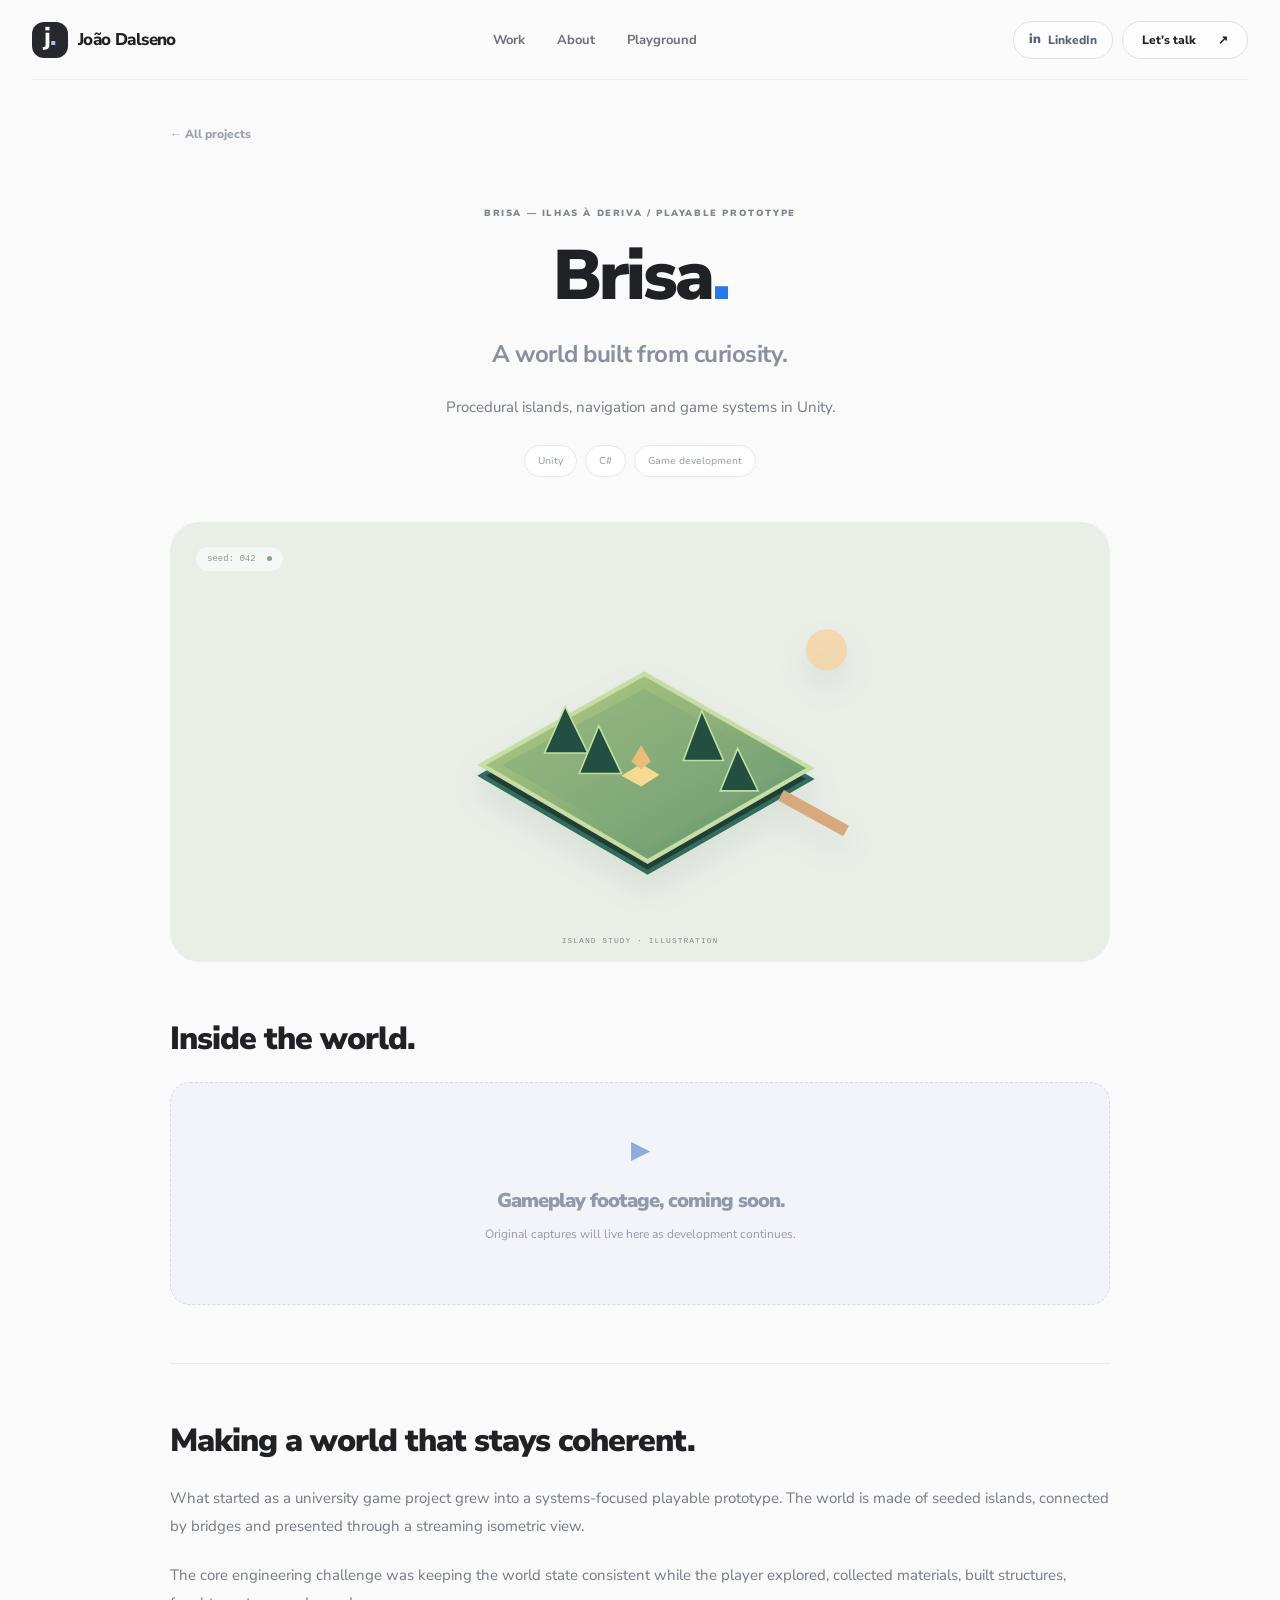
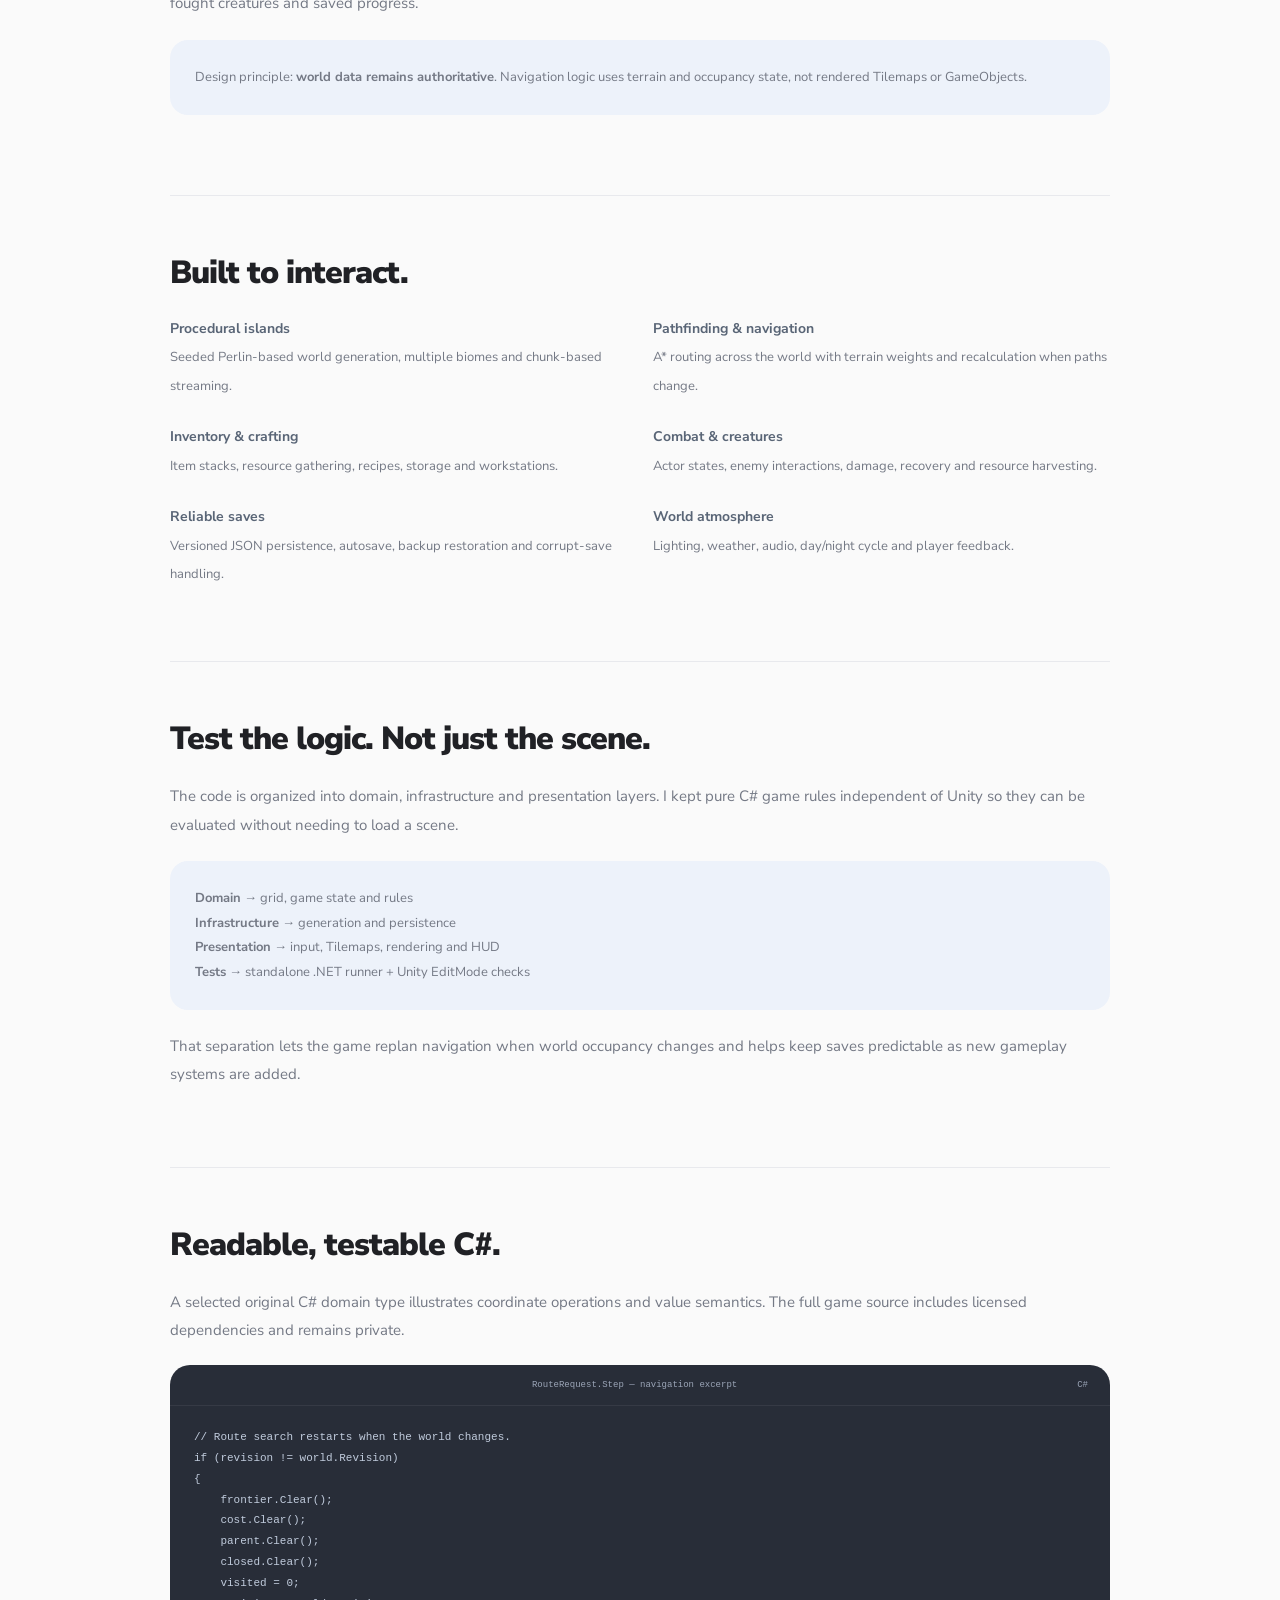
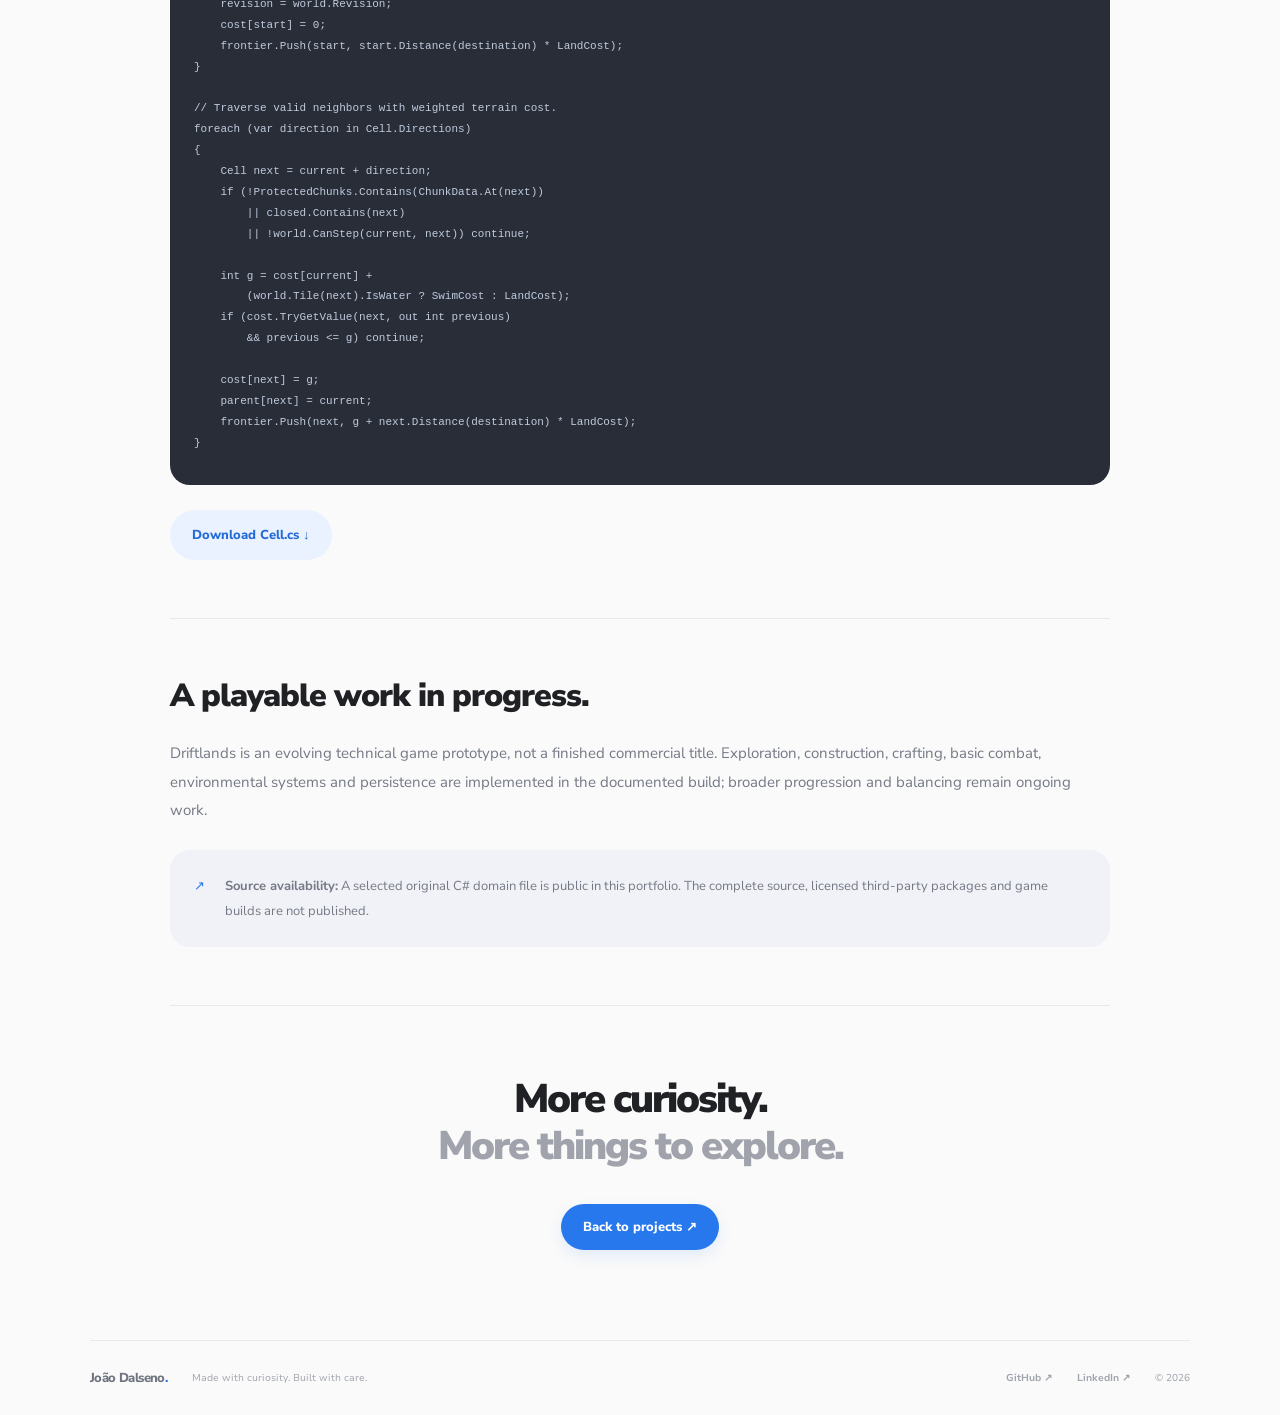
==== projects/driftlands.html @ 8779621d "feat: publish developer portfolio for GitHub Pages" ====
<!DOCTYPE html>
<html lang="en"><head><meta charset="utf-8"/><meta content="width=device-width,initial-scale=1" name="viewport"/><title>Brisa — João Dalseno</title><meta content="Procedural islands, navigation and game systems in Unity." name="description"/><meta content="#fafafa" name="theme-color"/><meta content="Brisa — João Dalseno" property="og:title"/><meta content="Procedural islands, navigation and game systems in Unity." property="og:description"/><link href="https://joaovd.github.io/projects/driftlands.html" rel="canonical"/><link href="/assets/favicon.svg" rel="icon" type="image/svg+xml"/><link href="https://fonts.googleapis.com" rel="preconnect"/><link crossorigin="" href="https://fonts.gstatic.com" rel="preconnect"/><link href="https://fonts.googleapis.com/css2?family=Nunito+Sans:wght@400;500;600;700;800;900&amp;display=swap" rel="stylesheet"/><link href="/assets/css/styles.css" rel="stylesheet"/><script defer="" src="/assets/js/main.js"></script></head><body><a class="skip" href="#main">Skip to content</a><header class="nav"><a aria-label="João Dalseno home" class="brand" href="/"><span class="brand-icon">j<span>.</span></span><span>João Dalseno</span></a><nav aria-label="Main navigation"><a href="/#work">Work</a><a href="/#about">About</a><a href="/#playground">Playground</a></nav><div class="nav-actions"><a aria-label="View João Dalseno on LinkedIn (opens in a new tab)" class="nav-linkedin" href="https://www.linkedin.com/in/jo%C3%A3o-vitor-rodrigues-dalseno-0a188417a/" rel="noopener noreferrer" target="_blank"><span aria-hidden="true" class="linkedin-icon">in</span><span class="linkedin-label">LinkedIn</span></a><a class="nav-contact" href="mailto:joaovitordalseno@gmail.com">Let’s talk <span>↗</span></a></div></header><main class="case-main wrap" id="main"><a class="back-link" href="/#work">← All projects</a><section class="case-heading"><p class="eyebrow">BRISA — ILHAS À DERIVA / PLAYABLE PROTOTYPE</p><h1>Brisa<span class="blue">.</span></h1><p class="case-tagline">A world built from curiosity.</p><p class="case-description">Procedural islands, navigation and game systems in Unity.</p><div class="case-stack"><span>Unity</span><span>C#</span><span>Game development</span></div></section><div class="case-cover driftlands"><div class="project-visual"><div class="island-visual"><svg aria-hidden="true" class="driftlands-scene" focusable="false" viewbox="0 0 520 285"><defs><lineargradient id="waterbig" x1="0" x2="1" y1="0" y2="1"><stop stop-color="#163a4a"></stop><stop offset="1" stop-color="#10202f"></stop></lineargradient><lineargradient id="grassbig" x1="0" x2="1" y1="0" y2="1"><stop stop-color="#b8cf83"></stop><stop offset="1" stop-color="#5c906e"></stop></lineargradient></defs><path d="M0 0H520V285H0Z" fill="url(#waterbig)"></path><g transform="translate(90,52)"><path d="M24 122 174 38 327 125 177 211Z" fill="#203e35" stroke="#326c5c" stroke-width="4"></path><path d="M24 112 174 28 327 115 177 201Z" fill="url(#grassbig)" stroke="#c6dda3" stroke-width="4"></path><path d="M43 112 174 42 308 117 176 188Z" fill="#7ea67b" opacity=".45"></path><g fill="#244e41" stroke="#bde09b" stroke-width="1.5"><path d="M82 101 101 58 122 101Z"></path><path d="M114 120 132 76 153 120Z"></path><path d="M210 108 227 62 247 108Z"></path><path d="M244 136 260 97 279 136Z"></path></g><path d="M153 122 171 111 188 121 171 132Z" fill="#f4db94"></path><path d="M162 109 171 94 180 109 171 116Z" fill="#e8bd78"></path><path d="M300 140 360 173" stroke="#d7a97d" stroke-width="11"></path></g><circle cx="432" cy="58" fill="#f5d2a3" opacity=".8" r="19"></circle></svg></div><span class="art-caption">ISLAND STUDY · ILLUSTRATION</span><span class="world-seed">seed: 042 <i></i></span></div></div><section class="case-block reveal"><h2>Inside the world.</h2><div class="media-placeholder" id="drift-media-frame"><span>▶</span><h3>Gameplay footage, coming soon.</h3><p>Original captures will live here as development continues.</p></div><div id="drift-media-thumbs"></div></section><section class="case-block reveal"><h2>Making a world that stays coherent.</h2><div class="case-prose"><p>What started as a university game project grew into a systems-focused playable prototype. The world is made of seeded islands, connected by bridges and presented through a streaming isometric view.</p><p>The core engineering challenge was keeping the world state consistent while the player explored, collected materials, built structures, fought creatures and saved progress.</p><div class="case-highlight">Design principle: <strong>world data remains authoritative</strong>. Navigation logic uses terrain and occupancy state, not rendered Tilemaps or GameObjects.</div></div></section><section class="case-block reveal"><h2>Built to interact.</h2><div class="case-prose"><ul class="case-list"><li><strong>Procedural islands</strong><span>Seeded Perlin-based world generation, multiple biomes and chunk-based streaming.</span></li><li><strong>Pathfinding &amp; navigation</strong><span>A* routing across the world with terrain weights and recalculation when paths change.</span></li><li><strong>Inventory &amp; crafting</strong><span>Item stacks, resource gathering, recipes, storage and workstations.</span></li><li><strong>Combat &amp; creatures</strong><span>Actor states, enemy interactions, damage, recovery and resource harvesting.</span></li><li><strong>Reliable saves</strong><span>Versioned JSON persistence, autosave, backup restoration and corrupt-save handling.</span></li><li><strong>World atmosphere</strong><span>Lighting, weather, audio, day/night cycle and player feedback.</span></li></ul></div></section><section class="case-block reveal"><h2>Test the logic. Not just the scene.</h2><div class="case-prose"><p>The code is organized into domain, infrastructure and presentation layers. I kept pure C# game rules independent of Unity so they can be evaluated without needing to load a scene.</p><div class="case-highlight"><strong>Domain</strong> → grid, game state and rules<br/><strong>Infrastructure</strong> → generation and persistence<br/><strong>Presentation</strong> → input, Tilemaps, rendering and HUD<br/><strong>Tests</strong> → standalone .NET runner + Unity EditMode checks</div><p>That separation lets the game replan navigation when world occupancy changes and helps keep saves predictable as new gameplay systems are added.</p></div></section><section class="case-block reveal"><h2>Readable, testable C#.</h2><div class="case-prose"><p>A selected original C# domain type illustrates coordinate operations and value semantics. The full game source includes licensed dependencies and remains private.</p><div class="code-preview"><div class="code-preview-header"><div class="code-dots"><i></i><i></i><i></i></div><span>RouteRequest.Step — navigation excerpt</span><span>C#</span></div><pre><code>// Route search restarts when the world changes.
if (revision != world.Revision)
{
    frontier.Clear();
    cost.Clear();
    parent.Clear();
    closed.Clear();
    visited = 0;
    revision = world.Revision;
    cost[start] = 0;
    frontier.Push(start, start.Distance(destination) * LandCost);
}

// Traverse valid neighbors with weighted terrain cost.
foreach (var direction in Cell.Directions)
{
    Cell next = current + direction;
    if (!ProtectedChunks.Contains(ChunkData.At(next))
        || closed.Contains(next)
        || !world.CanStep(current, next)) continue;

    int g = cost[current] +
        (world.Tile(next).IsWater ? SwimCost : LandCost);
    if (cost.TryGetValue(next, out int previous)
        &amp;&amp; previous &lt;= g) continue;

    cost[next] = g;
    parent[next] = current;
    frontier.Push(next, g + next.Distance(destination) * LandCost);
}</code></pre></div><a class="button secondary" download="" href="/code/Cell.cs">Download Cell.cs ↓</a></div></section><section class="case-block reveal"><h2>A playable work in progress.</h2><div class="case-prose"><p class="case-final-copy">Driftlands is an evolving technical game prototype, not a finished commercial title. Exploration, construction, crafting, basic combat, environmental systems and persistence are implemented in the documented build; broader progression and balancing remain ongoing work.</p><div class="case-callout" style="margin-top:25px"><span class="callout-mark">↗</span><p><strong>Source availability:</strong> A selected original C# domain file is public in this portfolio. The complete source, licensed third-party packages and game builds are not published.</p></div></div></section><div class="case-end"><h2>More curiosity.<br/><span>More things to explore.</span></h2><a class="button primary" href="/#work">Back to projects ↗</a></div></main><footer class="wrap"><a class="brand" href="/">João Dalseno<span class="blue">.</span></a><p>Made with curiosity. Built with care.</p><a href="https://github.com/JoaoDalseno" rel="noopener noreferrer" target="_blank">GitHub ↗</a><a aria-label="View João Dalseno on LinkedIn (opens in a new tab)" href="https://www.linkedin.com/in/jo%C3%A3o-vitor-rodrigues-dalseno-0a188417a/" rel="noopener noreferrer" target="_blank">LinkedIn ↗</a><span>© 2026</span></footer><script defer="" src="/assets/js/driftlands-media.js"></script></body></html>
---- assets/css/styles.css ----
:root{--bg:#fafafa;--ink:#202125;--muted:#777a83;--blue:#2878ed;--purple:#9365d8;--line:#e8e9ed;--font:'Nunito Sans',ui-rounded,-apple-system,BlinkMacSystemFont,'Segoe UI',sans-serif;--mono:ui-monospace,SFMono-Regular,Consolas,monospace}*{box-sizing:border-box}html{scroll-behavior:smooth;scroll-padding-top:100px}body{margin:0;background:var(--bg);color:var(--ink);font-family:var(--font);-webkit-font-smoothing:antialiased;overflow-x:clip}a{color:inherit;text-decoration:none}button{font:inherit;cursor:pointer}button,a{-webkit-tap-highlight-color:transparent}button{color:inherit}button:focus-visible,a:focus-visible{outline:3px solid #6b9fff;outline-offset:6px}::selection{background:#d9e9ff}img,svg{max-width:100%}.wrap{max-width:1100px;width:calc(100% - 80px);margin:auto}.blue{color:var(--blue)}.purple{color:var(--purple)}.teal{color:#409b9a}.amber{color:#d99a35}.muted{color:#9294a0}.skip{position:fixed;left:20px;top:-80px;background:white;padding:15px;z-index:100}.skip:focus{top:10px}.sr-only{position:absolute;width:1px;height:1px;overflow:hidden;clip:rect(0,0,0,0)}.nav{height:80px;max-width:1260px;width:calc(100% - 64px);margin:auto;display:flex;align-items:center;justify-content:space-between;gap:25px;position:relative;z-index:20;border-bottom:1px solid #eeeeef}.brand{font-size:17px;letter-spacing:-.6px;font-weight:800;display:flex;gap:10px;align-items:center}.brand-icon{background:#27282d;color:white;font-size:25px;border-radius:12px;display:grid;place-items:center;width:36px;height:36px;line-height:1;display:block;text-align:center;padding-top:3px}.brand-icon span{color:#9fbefb}.nav nav{display:flex;gap:32px;font-size:13px;font-weight:700;color:#6f7078}.nav nav a{transition:color .2s}.nav nav a:hover{color:var(--blue)}.nav-contact{border:1px solid #e1e2e7;border-radius:30px;padding:10px 19px;font-size:12px;font-weight:800;background:#fff9;display:flex;gap:22px}.hero{text-align:center;padding-top:76px}.availability{display:inline-flex;align-items:center;gap:9px;background:#fff;border:1px solid var(--line);border-radius:30px;font-size:11px;padding:8px 13px;font-weight:700;box-shadow:0 3px 10px #20233303}.availability i,.window-bottom i{width:6px;height:6px;background:#47b67c;border-radius:50%;box-shadow:0 0 0 3px #47b67c12}.availability span{color:#a1a4ad;margin-left:9px}.intro{font-size:15px;margin:27px 0 14px;color:#777a83;font-weight:600}h1,h2,h3,h4,p{margin-top:0}h1{font-size:clamp(48px,6.1vw,80px);letter-spacing:-4px;line-height:1.08;font-weight:900;margin-bottom:23px}.gradient-text{background:linear-gradient(105deg,#236be2 10%,#5576e1 52%,#a275d2 95%);background-clip:text;-webkit-background-clip:text;color:transparent}.hero-copy{color:var(--muted);font-size:17px;line-height:1.7;font-weight:500;margin-bottom:27px}.hero-actions{display:flex;justify-content:center;align-items:center;gap:28px}.button{display:inline-flex;align-items:center;justify-content:center;gap:27px;min-height:46px;border:0;border-radius:30px;padding:13px 22px;font-size:13px;font-weight:800;transition:transform .25s,box-shadow .25s,background .25s}.button:hover{transform:translateY(-3px)}.primary{background:var(--blue);color:#fff;box-shadow:0 6px 15px #2878ed1c}.primary:hover{background:#1a66d2;box-shadow:0 8px 22px #2878ed35}.secondary{background:#eaf2ff;color:#236bd7}.text-link{font-size:13px;font-weight:800;display:flex;gap:10px;color:#656a74}.hero-stage{position:relative;margin:58px auto 0;max-width:860px;min-height:370px;padding:0 85px 47px;perspective:1000px}.hero-stage:before{content:'';position:absolute;inset:-30px -50px 10px;background:radial-gradient(ellipse at 40% 40%,#dbeaff88,transparent 63%),radial-gradient(ellipse at 70% 70%,#eadbff88,transparent 60%);filter:blur(25px);z-index:-1}.code-window{position:relative;z-index:2;transform:rotate(-1.5deg);text-align:left;border:1px solid #fff;border-radius:20px;background:#fffffff0;box-shadow:0 22px 70px #37384d0c,0 3px 8px #37384d05;overflow:hidden;transition:transform .5s}.code-window:hover{transform:rotate(0) translateY(-3px)}.window-bar,.terminal-bar{height:48px;display:flex;align-items:center;gap:15px;border-bottom:1px solid #efeff4;padding:0 20px;color:#8a8d97;font:10px var(--mono)}.dots{display:flex;gap:6px}.dots i{display:block;width:8px;height:8px;border-radius:50%;background:#f2b3ae}.dots i:nth-child(2){background:#f2d091}.dots i:nth-child(3){background:#a8d9b4}.window-language{margin-left:auto;font-size:9px;color:#a5a8b2}.window-code{font:12px/2.1 var(--mono);padding:24px 24px 26px;color:#484d60;white-space:nowrap;overflow:auto}.line-number{color:#c2c6d1;display:inline-block;width:35px;user-select:none}.syntax-purple{color:#9862cf}.syntax-green{color:#469078}.caret{display:inline-block;width:6px;height:14px;background:#6796e9;vertical-align:middle;margin-left:2px;animation:blink 1s steps(2) infinite}.window-bottom{padding:13px 20px;display:flex;justify-content:space-between;gap:10px;border-top:1px solid #f0f0f4;font:9px var(--mono);color:#8e939e}.window-bottom>span{display:flex;gap:7px;align-items:center}.window-bottom a{color:#6890ca}.floating-chip{position:absolute;z-index:3;border-radius:15px;background:#ffffffd9;border:1px solid #fff;box-shadow:0 9px 30px #3a466c0b;font-size:10px;font-weight:700;padding:15px 18px;backdrop-filter:blur(10px);animation:float 6s ease-in-out infinite;pointer-events:none}.chip-one{left:-12px;top:66px;transform:rotate(-6deg)}.chip-one>span{margin-right:8px;font:14px var(--mono)}.chip-two{right:-10px;bottom:100px;animation-delay:-3s;color:#7485ac}.code-orbit{position:absolute;color:#7d97d6;font:24px var(--mono);animation:float 7s ease-in-out infinite}.orbit-one{right:8px;top:18px;transform:rotate(12deg)}.orbit-two{left:25px;bottom:85px;color:#b299d0}.stage-caption{font-size:8px;letter-spacing:2.1px;position:relative;top:32px;color:#a5a7b0;font-weight:800}.work-section{padding:90px 0 100px;background:#f1f2f5;border-radius:42px 42px 0 0}.section-label{display:flex;justify-content:space-between;font-size:9px;letter-spacing:1.5px;color:#969aa5;font-weight:800;margin-bottom:25px}.section-heading{display:flex;justify-content:space-between;align-items:end;gap:30px;margin-bottom:28px}h2{font-size:clamp(32px,4vw,49px);letter-spacing:-2px;line-height:1.16;font-weight:900;margin-bottom:20px}h2>span{color:#a0a3ac}.section-heading h2{margin:0}.section-heading>p{font-size:14px;color:#838692;line-height:1.7;margin:0 0 3px}.filters{display:flex;align-items:center;gap:4px;margin:30px 0}.filters button{border:0;background:transparent;padding:9px 16px;border-radius:30px;font-size:11px;font-weight:800;color:#9397a2;transition:background .2s,color .2s}.filters button.active{background:white;color:#30333b;box-shadow:0 3px 10px #22222e05}.filters button span{margin-left:7px;color:#a4a9b4;font-size:9px}.projects{display:grid;grid-template-columns:1fr 1fr;gap:25px}.project{border-radius:27px;background:white;overflow:hidden;transition:transform .4s,box-shadow .4s}.project:hover{transform:translateY(-6px);box-shadow:0 22px 45px #37384d0a}.project.driftlands{grid-column:1/-1}.project-link{display:block;height:100%}.project.driftlands .project-link{display:grid;grid-template-columns:1.05fr 1fr;align-items:stretch}.project-visual{height:340px;position:relative;isolation:isolate;overflow:hidden}.project.driftlands .project-visual{height:100%;min-height:390px;background:#e9eee7}.island-visual{position:absolute;inset:12% 1%;display:grid;place-items:center;transition:transform .7s}.project:hover .island-visual{transform:translateY(-8px) rotate(-2deg)}.island-visual svg{width:100%;border-radius:30px;filter:drop-shadow(0 15px 15px #3e654a1a)}.island-visual svg>path:first-of-type{fill:transparent}.art-caption{position:absolute;bottom:17px;left:0;right:0;text-align:center;color:#838e88;font:8px var(--mono);letter-spacing:1px}.world-seed{position:absolute;top:25px;left:26px;font:9px var(--mono);color:#8e9e92;border-radius:20px;padding:7px 11px;background:#ffffff7a;display:flex;gap:11px;align-items:center}.world-seed i{height:5px;width:5px;background:#83a78d;border-radius:50%}.project-content{padding:33px}.project-meta{font-size:9px;color:#989da8;line-height:1.8;margin-bottom:22px}.project-status{display:block;font-size:9px;color:#818d83;margin-top:7px}.project-status:before{content:'';display:inline-block;width:5px;height:5px;background:#9eb7a6;border-radius:50%;margin-right:6px}h3{font-size:29px;letter-spacing:-1px;font-weight:900;display:flex;justify-content:space-between;align-items:center;margin-bottom:12px}.circle-arrow{height:31px;width:31px;border-radius:50%;background:#f4f5f7;display:grid;place-items:center;font-size:17px;color:#9b9eaa;font-weight:400;transition:background .3s,color .3s}.project:hover .circle-arrow{background:#e8f0ff;color:#2878ed}.project-content p{font-size:13px;line-height:1.8;color:#898d98;margin-bottom:20px}.project-content .project-tagline{font-size:17px;line-height:1.4;color:#565b68;font-weight:700;letter-spacing:-.3px;margin-bottom:13px}.read-case{font-size:11px;font-weight:800;color:var(--blue);display:flex;gap:12px;align-items:center;margin-top:24px}.sigma .project-visual{background:#e8edf5}.dashboard-visual{position:absolute;top:43px;left:8%;right:8%;background:#fff;border-radius:12px;box-shadow:0 20px 35px #7890b31a;padding:19px;transform:rotate(-4deg);transition:transform .6s;color:#4c5565}.project:hover .dashboard-visual{transform:rotate(0) translateY(-5px)}.dash-top{display:flex;justify-content:space-between;font-size:7px;letter-spacing:1px;color:#99a2b1;gap:10px}.dash-top i{display:inline-block;width:4px;height:4px;background:#639be5;margin-right:3px;border-radius:50%}.dashboard-visual h4{font-size:21px;letter-spacing:-.8px;margin:17px 0}.dash-cols,.dash-row{display:grid;grid-template-columns:.55fr 1.1fr .8fr;gap:7px;align-items:center}.dash-cols{font-size:6px;letter-spacing:1px;color:#a4aab6;padding-bottom:9px;border-bottom:1px solid #eff1f4}.dash-row{padding:12px 0;border-bottom:1px solid #f2f3f5;font-size:8px}.dash-row>span{color:#a7afbe}.dash-row strong{font-weight:700;font-size:8px}.dash-row b{font-size:6px;border-radius:20px;padding:5px 7px;background:#e7f2ff;color:#6a9cdb;font-weight:700;justify-self:start;white-space:nowrap}.dash-row b.waiting{color:#ab9b6a;background:#f8f3e7}.dash-bottom{font-size:7px;color:#a4abba;padding-top:12px;display:flex;justify-content:space-between}.safrasmart .project-visual{background:#eaf0e7}.phone{position:absolute;width:199px;height:360px;border:6px solid #fafbf9;outline:1px solid #cdd6c9;background:white;border-radius:32px;left:50%;top:32px;transform:translateX(-50%) rotate(8deg);box-shadow:10px 20px 40px #5c7a5c17;overflow:hidden;transition:transform .6s}.project:hover .phone{transform:translateX(-50%) rotate(3deg) translateY(-8px)}.phone-camera{width:55px;height:12px;background:#e0e5df;border-radius:0 0 8px 8px;margin:auto}.phone-app{padding:18px 14px}.phone-brand{font-size:11px;color:#4d6f50;font-weight:900;letter-spacing:-.5px}.phone-brand>span{font-weight:500}.phone-app h4{font-size:16px;line-height:1.2;letter-spacing:-.6px;margin:15px 0 11px}.phone-search{font-size:6px;color:#99a391;border-radius:8px;background:#f2f5ef;padding:9px}.crop-art{position:relative;overflow:hidden;height:94px;background:#dce7ca;margin:12px 0;border-radius:10px}.sun{position:absolute;top:12px;right:22px;width:20px;height:20px;background:#f3da90;border-radius:50%}.field{position:absolute;width:260px;height:130px;border-radius:50%}.field-a{background:#8cac78;top:48px;left:-44px;transform:rotate(20deg)}.field-b{background:#b3c99c;top:58px;left:34px;transform:rotate(-20deg)}.crop-art>span{font-size:6px;position:absolute;bottom:10px;left:12px;letter-spacing:1px;color:#fff}.phone-tabs{font-size:7px;display:flex;gap:15px;color:#899b81}.phone-tabs b{color:#496d44}.phone-product{display:flex;gap:7px;align-items:center;margin-top:13px}.phone-product>span{font-size:22px;background:#f3f2e6;border-radius:7px;padding:3px}.phone-product strong{font-size:7px;display:block}.phone-product small{font-size:6px;color:#a0aa9b}.about{display:grid;grid-template-columns:.9fr 1.1fr;gap:90px;align-items:center;padding-top:120px;padding-bottom:100px}.about-portrait{height:390px;border-radius:35px;background:linear-gradient(145deg,#edf0f7,#eee9f5);position:relative;display:grid;place-items:center}.avatar-monogram{font-size:140px;letter-spacing:-15px;color:#737b9e;font-weight:900;transform:rotate(-10deg);text-shadow:0 15px 40px #666e9620}.avatar-monogram>span{color:#9fa9d0}.portrait-chip{position:absolute;bottom:30px;left:25px;right:25px;background:#ffffffb3;backdrop-filter:blur(12px);border:1px solid #fff;border-radius:14px;padding:15px;font-size:11px;font-weight:700;color:#747a8c;text-align:center;transform:rotate(-3deg)}.portrait-code{font:10px var(--mono);position:absolute;top:33px;left:28px;color:#a0a4bb}.portrait-dot{position:absolute;right:32px;top:45px;width:30px;height:30px;background:#c8d2ef;border-radius:10px;transform:rotate(20deg)}.eyebrow{color:#969aa6;font-size:9px;font-weight:900;letter-spacing:1.6px;margin-bottom:20px}.about-copy>p:not(.eyebrow){font-size:14px;line-height:1.85;color:#838792}.about-copy h2{font-size:39px;letter-spacing:-1.7px;margin-bottom:23px}.about-facts{display:grid;grid-template-columns:1fr 1fr;gap:15px;border-top:1px solid var(--line);padding-top:23px;margin-top:28px}.about-facts span{font-size:8px;color:#a2a7b2;letter-spacing:1px;display:block;margin-bottom:8px;font-weight:800}.about-facts strong{font-size:11px;font-weight:800;display:block}.about-facts small{display:block;font-size:10px;color:#a0a4af;margin-top:5px}.toolbox{text-align:center;padding:25px 0 100px}.toolbox h2{font-size:33px;letter-spacing:-1.2px}.tech-list{display:flex;flex-wrap:wrap;gap:10px;justify-content:center;max-width:860px;margin:30px auto 20px}.tech-list>span{display:flex;gap:10px;align-items:center;border:1px solid var(--line);border-radius:15px;padding:15px 18px;font-size:11px;font-weight:700;background:white;transition:transform .3s}.tech-list>span:hover{transform:translateY(-5px) rotate(-2deg)}.tech-list b{font:13px var(--mono);font-weight:800}.fine-print{font-size:10px;line-height:1.7;color:#a6a9b2}.playground-section{padding:90px 0;background:#f0f1f5}.playground-layout{display:grid;grid-template-columns:.85fr 1.15fr;gap:60px;align-items:center}.playground-layout h2{font-size:41px}.playground-layout>div>p:not(.eyebrow):not(.fine-print){font-size:14px;line-height:1.8;color:#8b8e9b}.playground-layout .button{margin:10px 0 12px}.play-icon{font-size:9px}.terminal{min-height:292px;background:#252832;border-radius:20px;overflow:hidden;box-shadow:0 20px 50px #25283215;transform:rotate(1deg)}.terminal-bar{border-bottom:1px solid #ffffff0b;color:#9094a5;justify-content:space-between}.terminal .dots i{background:#67606b}.terminal .dots i:nth-child(2){background:#797364}.terminal .dots i:nth-child(3){background:#5f786e}.terminal-content{padding:25px;min-height:240px;font:10px/1.8 var(--mono);color:#dadee9}.terminal-content p{margin:0 0 9px}.terminal-content .syntax-green{color:#a8c8ad}.terminal-hint{color:#6e7488;margin-top:28px!important}.build-progress{height:3px;background:#ffffff04}.build-progress>span{display:block;background:#7ea6f4;width:0;height:100%;transition:width .6s ease}.build-success{color:#b9d5b6}.contact{text-align:center;padding-top:110px;padding-bottom:90px}.contact-symbol{font-size:50px;color:#8ca4d9;display:inline-block;margin-bottom:25px;animation:slow-spin 30s linear infinite}.contact h2{font-size:60px;letter-spacing:-2.7px}.contact>p:not(.eyebrow):not(.copy-status){font-size:15px;color:#9296a1;line-height:1.8;margin-bottom:25px}.contact-links{display:flex;justify-content:center;gap:25px;margin-top:30px;font-size:10px;color:#989ca8}.contact-links button{background:none;border:0;padding:0;color:inherit;font-size:10px}.contact-links a:hover,.contact-links button:hover{color:var(--blue)}.copy-status{min-height:20px;font-size:11px;color:var(--blue);margin:15px 0 0}footer{display:flex;gap:25px;align-items:center;padding:28px 0;border-top:1px solid var(--line);font-size:10px;color:#a0a4ad}footer .brand{font-size:13px;color:#6f7480;gap:0}footer p{margin:0 auto 0 0}footer>a:not(.brand){font-weight:700}.reveal{transition:opacity .8s ease,translate .8s cubic-bezier(.2,.65,.3,1)}.js-motion .reveal:not(.visible){opacity:0;translate:0 22px}.project[hidden]{display:none!important}.case-main{max-width:940px;padding-top:42px}.back-link{font-size:12px;font-weight:800;color:#9aa0af;display:inline-block;margin-bottom:65px}.case-heading{text-align:center;margin-bottom:45px}.case-heading h1{font-size:70px;letter-spacing:-3px}.case-tagline{font-size:24px;color:#898f9e;font-weight:700;letter-spacing:-.5px}.case-description{max-width:540px;margin:0 auto 24px;font-size:15px;line-height:1.8;color:#8c93a1}.case-stack{display:flex;flex-wrap:wrap;gap:8px;justify-content:center}.case-stack>span{font-size:10px;padding:8px 13px;border-radius:20px;border:1px solid var(--line);color:#949baa;background:white}.case-cover{border-radius:30px;overflow:hidden;background:#e9eee7}.case-cover .project-visual{height:440px}.case-cover .island-visual{inset:0 20%}.case-cover.sigma .dashboard-visual{max-width:550px;margin:auto;top:55px;padding:30px}.case-cover.sigma .dashboard-visual h4{font-size:32px}.case-cover.sigma .dash-row{padding:18px 0}.case-cover.sigma .dash-row strong{font-size:11px}.case-cover.sigma .dash-top{font-size:9px}.case-cover.safrasmart .phone{top:35px;width:225px;height:410px}.case-block{padding:58px 0;border-bottom:1px solid var(--line)}.case-block>h2{font-size:32px;letter-spacing:-1px;margin-bottom:25px}.case-prose{color:#7f8796;line-height:1.9;font-size:15px}.case-prose p{margin-bottom:20px}.case-highlight{background:#edf2fa;padding:25px;border-radius:18px;font-size:13px;margin:22px 0}.case-list{list-style:none;padding:0;display:grid;grid-template-columns:1fr 1fr;gap:25px}.case-list li strong{display:block;color:#596576;font-size:14px}.case-list li span{font-size:13px}.case-callout{background:#f0f2f7;border-radius:20px;padding:24px;display:flex;gap:20px;font-size:13px}.callout-mark{color:var(--blue)}.case-callout p{margin:0}.code-preview{background:#282d38;border-radius:20px;color:#c0cbdc;overflow:hidden;margin-bottom:25px}.code-preview-header{display:flex;justify-content:space-between;gap:10px;padding:15px 22px;border-bottom:1px solid #ffffff10;font:9px var(--mono);color:#9ba5b7}.code-preview pre{overflow:auto;padding:10px 24px 20px;font:11px/1.9 var(--mono)}.media-placeholder{text-align:center;border:1px dashed #d5dcea;background:#f2f4f9;padding:50px 20px;border-radius:20px;color:#919aac}.media-placeholder>span{color:#8eacd9;font-size:25px}.media-placeholder h3{font-size:20px;display:block;margin-top:20px}.media-placeholder p{font-size:12px}.media-viewer img,.media-viewer video{width:100%;border-radius:20px}.media-viewer p{font-size:12px;color:#8c95a5}.media-thumb{border:1px solid #dbe1ed;background:white;border-radius:20px;padding:10px;margin:10px 5px 0;font-size:11px}.case-end{text-align:center;padding:70px 0 90px}.case-end h2{font-size:40px}.case-end .button{margin-top:15px}@keyframes blink{50%{opacity:0}}@keyframes float{0%,100%{translate:0 0}50%{translate:0 -9px}}@keyframes slow-spin{to{rotate:360deg}}
@media(min-width:1500px){.hero{padding-top:90px}.hero-stage{margin-top:65px}}@media(max-width:950px){.wrap{width:calc(100% - 48px)}.hero-stage{padding-left:60px;padding-right:60px}.chip-one{left:-5px}.chip-two{right:-5px}.project.driftlands .project-link{grid-template-columns:1fr 1fr}.project-content{padding:25px}.project-meta{font-size:8px}.about{gap:40px}.about-copy h2{font-size:32px}.playground-layout{gap:30px}.playground-layout h2{font-size:33px}.contact h2{font-size:52px}}
@media(max-width:650px){.wrap{width:calc(100% - 36px)}.nav{width:calc(100% - 32px);height:70px;gap:12px}.brand{font-size:14px;gap:8px}.brand-icon{width:31px;height:31px;border-radius:10px;font-size:23px}.nav nav{gap:15px;font-size:10px}.nav nav a:nth-child(3){display:none}.nav-contact{padding:9px 12px;font-size:10px;gap:8px}.hero{padding-top:47px}.availability{font-size:9px;padding:7px 11px}.intro{font-size:12px;margin:24px 0 16px}h1{font-size:clamp(38px,9.6vw,60px);letter-spacing:-1.9px;line-height:1.1}.hero-copy{font-size:13px;line-height:1.75;padding:0 5px}.desktop-break{display:none}.hero-actions{gap:20px}.button{font-size:11px;min-height:43px;padding:12px 18px;gap:16px}.text-link{font-size:11px;gap:5px}.hero-stage{margin-top:52px;min-height:290px;padding:0 4px 45px}.code-window{border-radius:15px;transform:rotate(-2deg)}.window-bar{font-size:8px;padding:0 13px;height:38px;gap:10px}.window-language{font-size:7px}.dots{gap:4px}.dots i{width:6px;height:6px}.window-code{font-size:8px;padding:20px 12px;line-height:2.25}.line-number{width:22px}.window-bottom{font-size:7px;padding:11px}.window-bottom a{font-size:6px}.floating-chip{font-size:8px;padding:10px 12px;border-radius:11px}.chip-one{top:-18px;left:-2px}.chip-one>span{font-size:10px}.chip-two{bottom:39px;right:-2px}.orbit-one{top:-33px;right:12px;font-size:18px}.orbit-two{display:none}.stage-caption{font-size:6px;letter-spacing:1.3px;top:38px}.work-section{border-radius:27px 27px 0 0;padding:58px 0 60px}.section-label{font-size:8px;letter-spacing:1px;margin-bottom:22px}.section-heading{display:block;margin-bottom:24px}.section-heading h2{font-size:34px;letter-spacing:-1.3px}.section-heading>p{margin-top:18px;font-size:12px;max-width:290px}.filters{margin:25px 0 20px;gap:1px}.filters button{font-size:10px;padding:9px 13px}.projects{grid-template-columns:1fr;gap:20px}.project.driftlands{grid-column:auto}.project.driftlands .project-link{display:block}.project,.case-cover{border-radius:23px}.project .project-visual,.project.driftlands .project-visual{height:275px;min-height:0}.island-visual{inset:0 3%}.project-content{padding:25px}.project-meta{font-size:9px;margin-bottom:17px}.project-status{margin-top:5px}h3{font-size:28px}.project-content .project-tagline{font-size:17px}.project-content p{font-size:12px}.read-case{margin-top:20px}.dashboard-visual{top:35px;left:8%;right:8%;padding:15px}.dashboard-visual h4{font-size:20px;margin:12px 0}.dash-row{padding:10px 0}.phone{top:24px;width:185px}.art-caption{font-size:6px;bottom:13px}.safrasmart .art-caption{background:#eaf0e7c9;padding:6px;bottom:0}.about{grid-template-columns:1fr;padding-top:65px;padding-bottom:60px;gap:40px}.about-portrait{height:300px;max-width:400px;width:100%;margin:auto;border-radius:27px}.avatar-monogram{font-size:125px}.about-copy h2{font-size:35px}.about-copy>p:not(.eyebrow){font-size:13px}.eyebrow{font-size:8px;letter-spacing:1.1px}.about-facts strong{font-size:10px}.toolbox{padding:15px 0 60px}.toolbox h2{font-size:27px}.toolbox h2 span{display:block}.tech-list{gap:8px;margin-top:24px}.tech-list>span{font-size:10px;padding:12px 14px;border-radius:12px}.fine-print{font-size:9px}.playground-section{padding:60px 0}.playground-layout{grid-template-columns:1fr;gap:25px}.playground-layout h2{font-size:35px}.playground-layout>div>p:not(.eyebrow):not(.fine-print){font-size:12px}.terminal{min-height:260px;border-radius:17px;transform:rotate(0)}.terminal-content{min-height:220px;font-size:9px;padding:22px}.terminal-bar{height:42px;font-size:8px}.contact{padding-top:65px;padding-bottom:45px}.contact h2{font-size:44px;letter-spacing:-1.9px}.contact-symbol{font-size:40px;margin-bottom:22px}.contact>p:not(.eyebrow):not(.copy-status){font-size:13px}.contact-links{gap:15px;font-size:8px;flex-wrap:wrap}.contact-links button{font-size:8px}footer{flex-wrap:wrap;padding:24px 0;gap:15px;font-size:8px}footer .brand{font-size:11px}footer p{order:4;width:100%;margin:0}.case-main{padding-top:28px}.back-link{margin-bottom:45px;font-size:11px}.case-heading h1{font-size:clamp(39px,10.7vw,61px);letter-spacing:-2px}.case-tagline{font-size:19px}.case-description{font-size:12px}.case-stack{gap:5px}.case-stack>span{font-size:8px;padding:7px 10px}.case-cover .project-visual{height:290px}.case-cover .island-visual{inset:0 0}.case-cover.sigma .dashboard-visual{top:25px;padding:15px}.case-cover.sigma .dashboard-visual h4{font-size:21px}.case-cover.sigma .dash-row{padding:12px 0}.case-cover.sigma .dash-row strong{font-size:8px}.case-cover.sigma .dash-top{font-size:7px}.case-cover.safrasmart .phone{width:195px;top:25px}.case-block{padding:38px 0}.case-block>h2{font-size:27px;letter-spacing:-1px}.case-prose{font-size:12px;line-height:1.9}.case-list{grid-template-columns:1fr;gap:18px}.case-list li span{font-size:12px}.case-highlight{padding:20px;font-size:12px}.case-callout{font-size:11px;padding:18px;gap:10px}.code-preview-header{font-size:7px;padding:13px}.code-preview pre{font-size:9px;padding:10px 16px 20px}.case-end{padding:50px 0 60px}.case-end h2{font-size:30px}.media-placeholder{padding:35px 15px}.media-placeholder h3{font-size:17px}.media-placeholder p{font-size:11px}}
@media(prefers-reduced-motion:reduce){html{scroll-behavior:auto}*,*:before,*:after{animation:none!important;transition:none!important}.js-motion .reveal:not(.visible){opacity:1;translate:0 0}}

/* Keep reading text clear against light surfaces. */
.project-content p,.case-description,.case-prose,.about-copy>p:not(.eyebrow),.hero-copy,.section-heading>p,.contact>p:not(.eyebrow):not(.copy-status){color:#747985}.project-content .project-tagline{color:#565b68}.eyebrow,.section-label{color:#7e8491}.button:disabled{cursor:wait;opacity:.75}

.case-actions{margin-top:25px}.case-actions .fine-print{margin:13px auto 0;max-width:380px}

/* Professional profile links */
.nav-actions{display:flex;align-items:center;gap:9px;flex-shrink:0}.nav-linkedin{display:flex;align-items:center;gap:8px;padding:10px 15px;border:1px solid #e1e2e7;border-radius:30px;background:#fff9;color:#596477;font-size:12px;font-weight:800;transition:background .2s,color .2s}.nav-linkedin:hover{background:#eaf2ff;color:#2878ed}.linkedin-icon{font-weight:900;font-size:13px;letter-spacing:-.7px;line-height:1}.contact-links{flex-wrap:wrap}@media(max-width:650px){.nav-actions{gap:6px}.nav-linkedin{width:31px;height:31px;padding:0;justify-content:center}.linkedin-label{display:none}}@media(max-width:400px){.nav .brand>span:last-child{display:none}}

.sigma-screenshot{margin:0 0 45px}.sigma-screenshot>a{display:block;overflow:hidden;border-radius:22px;border:1px solid #dfe4ed;box-shadow:0 16px 45px #15243c16}.sigma-screenshot img{display:block;width:100%;height:auto}.sigma-screenshot figcaption{margin-top:13px;font-size:11px;line-height:1.7;color:var(--muted);text-align:center}@media(max-width:640px){.sigma-screenshot>a{border-radius:12px}.sigma-screenshot figcaption{font-size:9px}}

.project.sigma .sigma-card-preview{display:flex;align-items:center;justify-content:center;padding:30px 22px 40px;background:radial-gradient(ellipse at center,#f5f7fc,#e8edf5)}.sigma-card-preview>img{display:block;width:100%;height:auto;max-height:100%;object-fit:contain;border-radius:10px;box-shadow:0 15px 35px #162a4a24;transition:transform .5s}.project.sigma:hover .sigma-card-preview>img{transform:translateY(-4px)}.sigma-card-preview .art-caption{bottom:13px}@media(prefers-reduced-motion:reduce){.sigma-card-preview>img{transition:none}.project.sigma:hover .sigma-card-preview>img{transform:none}}
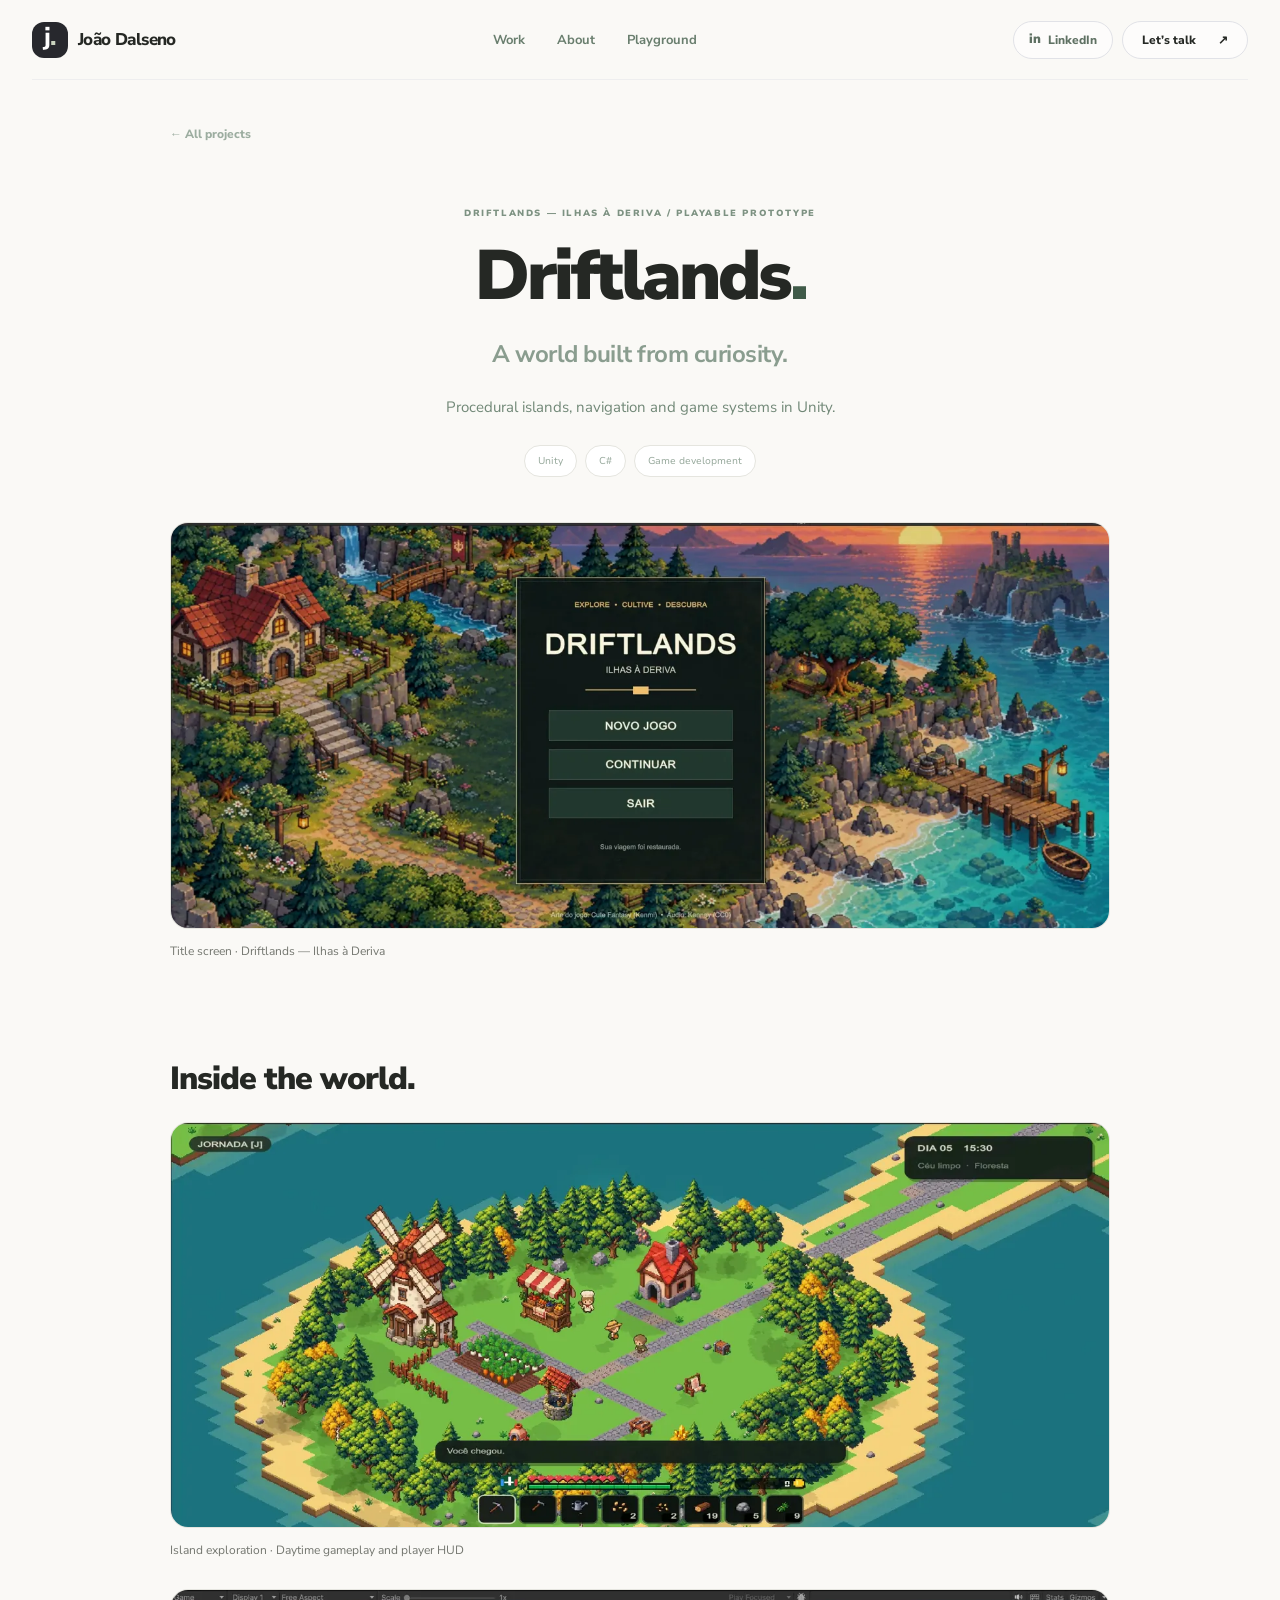
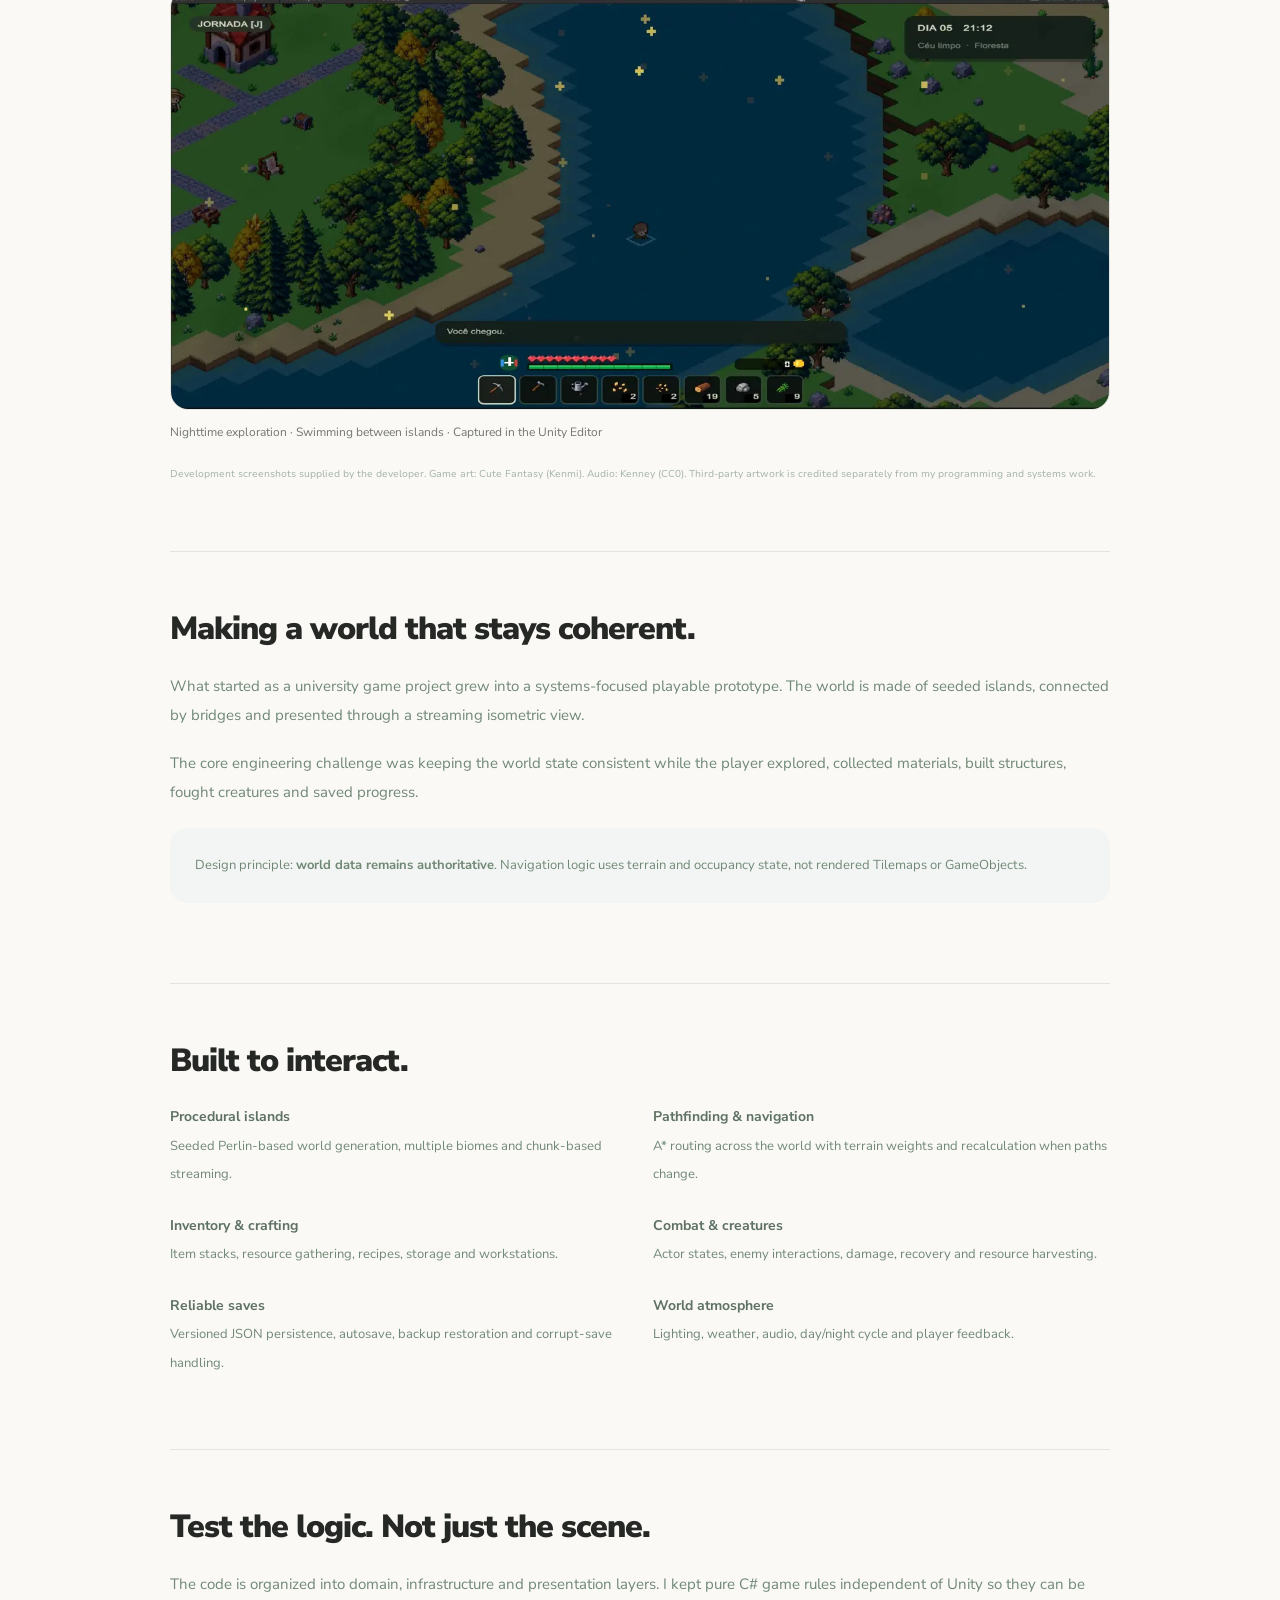
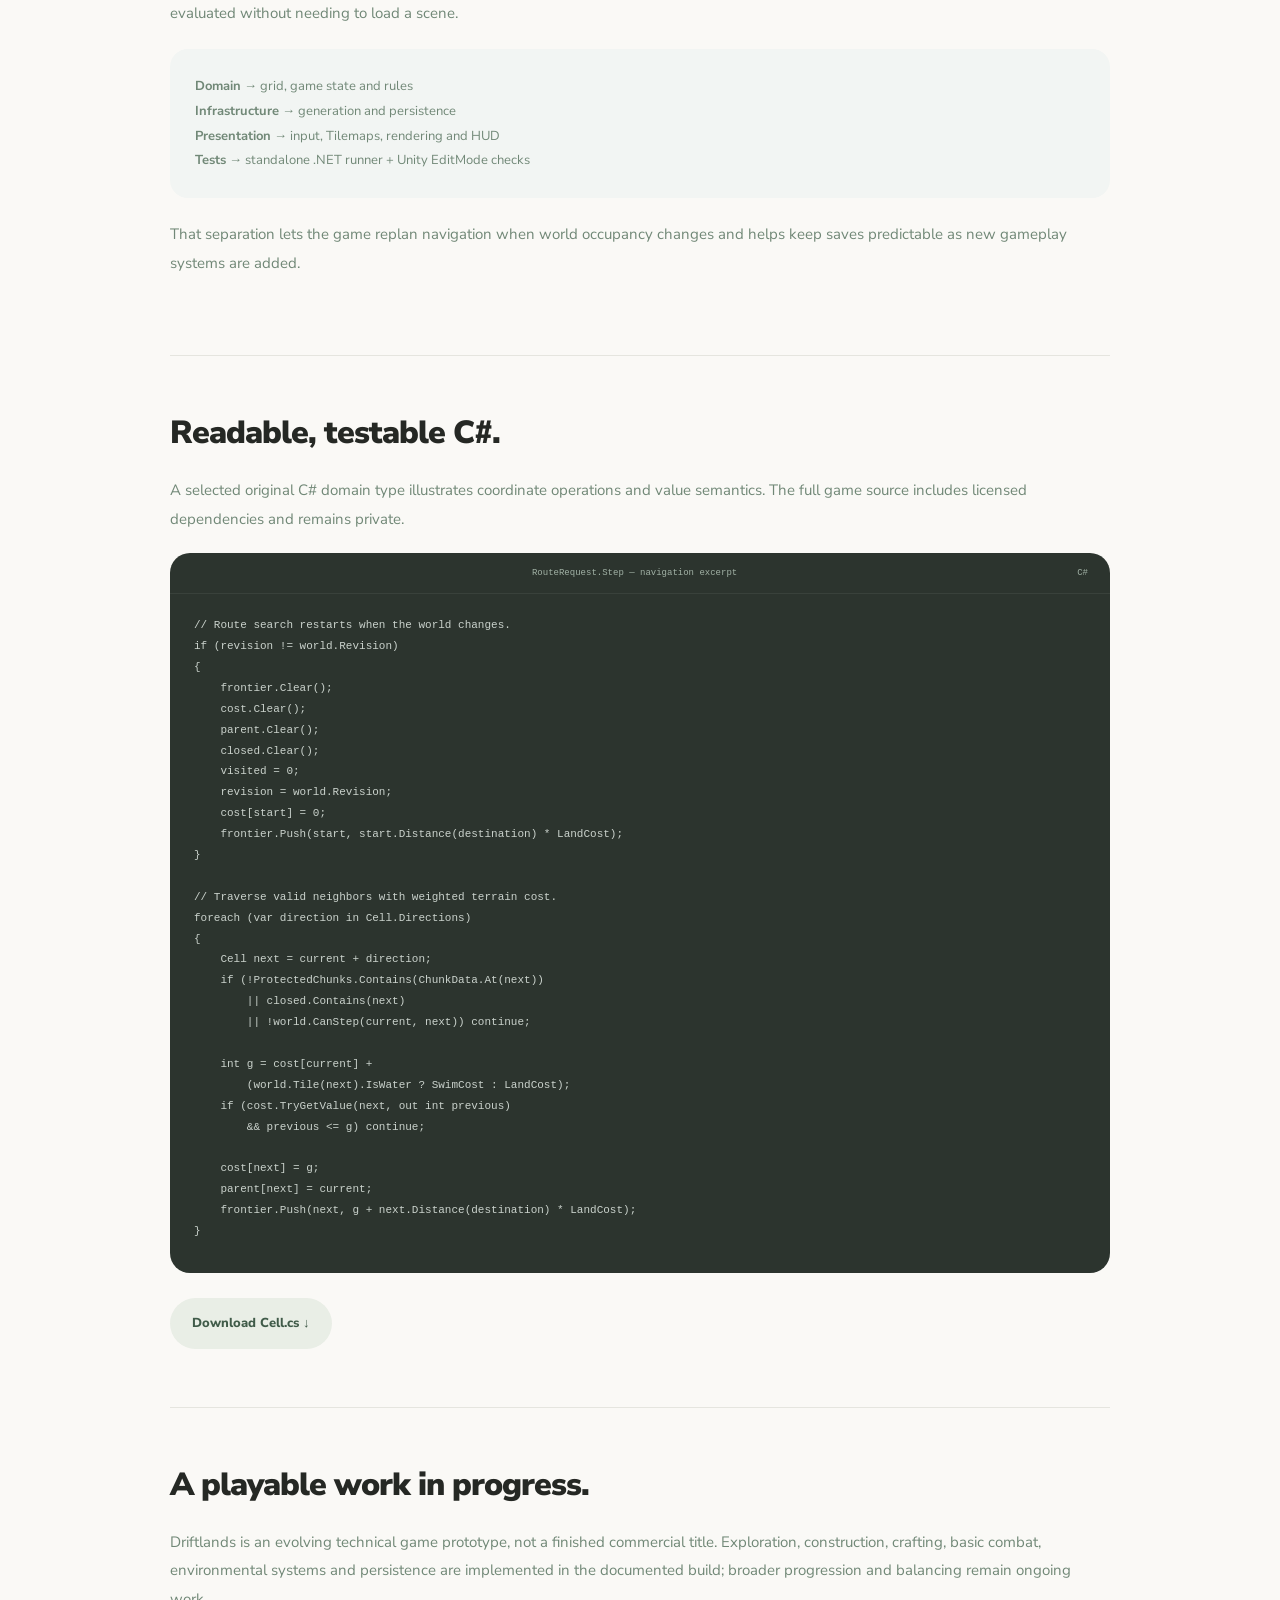
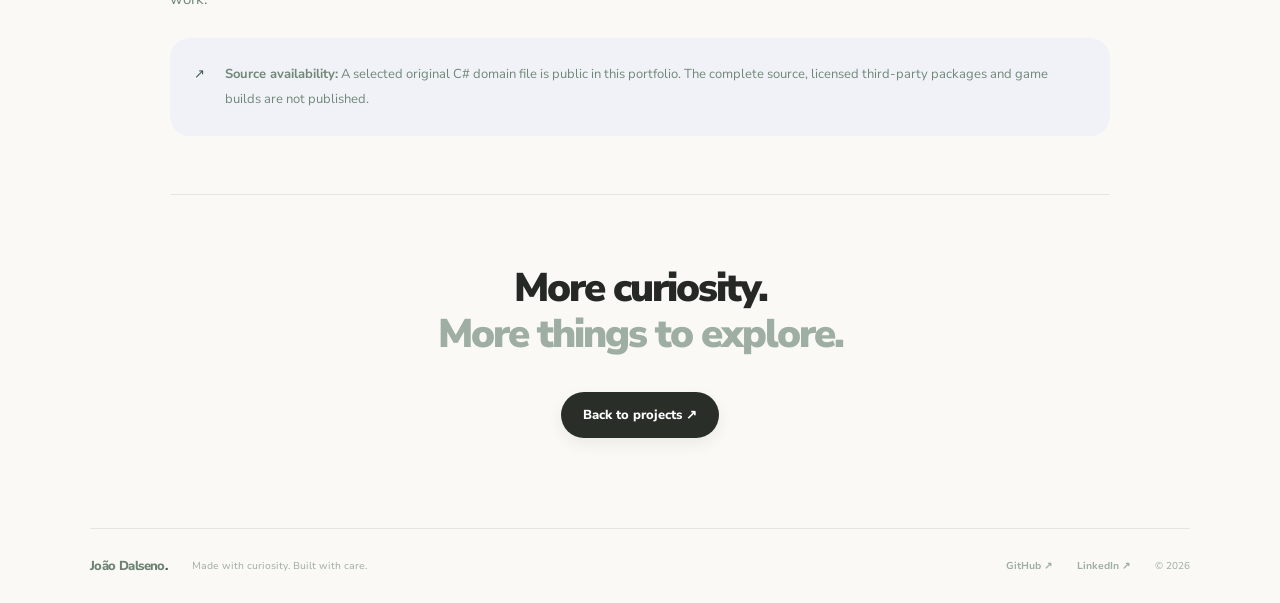
==== commit 9793ced3: "feat: showcase actual Driftlands screenshots and gameplay gallery" ====
--- a/projects/driftlands.html
+++ b/projects/driftlands.html
@@ -1,5 +1,5 @@
 <!DOCTYPE html>
-<html lang="en"><head><meta charset="utf-8"/><meta content="width=device-width,initial-scale=1" name="viewport"/><title>Brisa — João Dalseno</title><meta content="Procedural islands, navigation and game systems in Unity." name="description"/><meta content="#fafafa" name="theme-color"/><meta content="Brisa — João Dalseno" property="og:title"/><meta content="Procedural islands, navigation and game systems in Unity." property="og:description"/><link href="https://joaovd.github.io/projects/driftlands.html" rel="canonical"/><link href="/assets/favicon.svg" rel="icon" type="image/svg+xml"/><link href="https://fonts.googleapis.com" rel="preconnect"/><link crossorigin="" href="https://fonts.gstatic.com" rel="preconnect"/><link href="https://fonts.googleapis.com/css2?family=Nunito+Sans:wght@400;500;600;700;800;900&amp;display=swap" rel="stylesheet"/><link href="/assets/css/styles.css" rel="stylesheet"/><script defer="" src="/assets/js/main.js"></script></head><body><a class="skip" href="#main">Skip to content</a><header class="nav"><a aria-label="João Dalseno home" class="brand" href="/"><span class="brand-icon">j<span>.</span></span><span>João Dalseno</span></a><nav aria-label="Main navigation"><a href="/#work">Work</a><a href="/#about">About</a><a href="/#playground">Playground</a></nav><div class="nav-actions"><a aria-label="View João Dalseno on LinkedIn (opens in a new tab)" class="nav-linkedin" href="https://www.linkedin.com/in/jo%C3%A3o-vitor-rodrigues-dalseno-0a188417a/" rel="noopener noreferrer" target="_blank"><span aria-hidden="true" class="linkedin-icon">in</span><span class="linkedin-label">LinkedIn</span></a><a class="nav-contact" href="mailto:joaovitordalseno@gmail.com">Let’s talk <span>↗</span></a></div></header><main class="case-main wrap" id="main"><a class="back-link" href="/#work">← All projects</a><section class="case-heading"><p class="eyebrow">BRISA — ILHAS À DERIVA / PLAYABLE PROTOTYPE</p><h1>Brisa<span class="blue">.</span></h1><p class="case-tagline">A world built from curiosity.</p><p class="case-description">Procedural islands, navigation and game systems in Unity.</p><div class="case-stack"><span>Unity</span><span>C#</span><span>Game development</span></div></section><div class="case-cover driftlands"><div class="project-visual"><div class="island-visual"><svg aria-hidden="true" class="driftlands-scene" focusable="false" viewbox="0 0 520 285"><defs><lineargradient id="waterbig" x1="0" x2="1" y1="0" y2="1"><stop stop-color="#163a4a"></stop><stop offset="1" stop-color="#10202f"></stop></lineargradient><lineargradient id="grassbig" x1="0" x2="1" y1="0" y2="1"><stop stop-color="#b8cf83"></stop><stop offset="1" stop-color="#5c906e"></stop></lineargradient></defs><path d="M0 0H520V285H0Z" fill="url(#waterbig)"></path><g transform="translate(90,52)"><path d="M24 122 174 38 327 125 177 211Z" fill="#203e35" stroke="#326c5c" stroke-width="4"></path><path d="M24 112 174 28 327 115 177 201Z" fill="url(#grassbig)" stroke="#c6dda3" stroke-width="4"></path><path d="M43 112 174 42 308 117 176 188Z" fill="#7ea67b" opacity=".45"></path><g fill="#244e41" stroke="#bde09b" stroke-width="1.5"><path d="M82 101 101 58 122 101Z"></path><path d="M114 120 132 76 153 120Z"></path><path d="M210 108 227 62 247 108Z"></path><path d="M244 136 260 97 279 136Z"></path></g><path d="M153 122 171 111 188 121 171 132Z" fill="#f4db94"></path><path d="M162 109 171 94 180 109 171 116Z" fill="#e8bd78"></path><path d="M300 140 360 173" stroke="#d7a97d" stroke-width="11"></path></g><circle cx="432" cy="58" fill="#f5d2a3" opacity=".8" r="19"></circle></svg></div><span class="art-caption">ISLAND STUDY · ILLUSTRATION</span><span class="world-seed">seed: 042 <i></i></span></div></div><section class="case-block reveal"><h2>Inside the world.</h2><div class="media-placeholder" id="drift-media-frame"><span>▶</span><h3>Gameplay footage, coming soon.</h3><p>Original captures will live here as development continues.</p></div><div id="drift-media-thumbs"></div></section><section class="case-block reveal"><h2>Making a world that stays coherent.</h2><div class="case-prose"><p>What started as a university game project grew into a systems-focused playable prototype. The world is made of seeded islands, connected by bridges and presented through a streaming isometric view.</p><p>The core engineering challenge was keeping the world state consistent while the player explored, collected materials, built structures, fought creatures and saved progress.</p><div class="case-highlight">Design principle: <strong>world data remains authoritative</strong>. Navigation logic uses terrain and occupancy state, not rendered Tilemaps or GameObjects.</div></div></section><section class="case-block reveal"><h2>Built to interact.</h2><div class="case-prose"><ul class="case-list"><li><strong>Procedural islands</strong><span>Seeded Perlin-based world generation, multiple biomes and chunk-based streaming.</span></li><li><strong>Pathfinding &amp; navigation</strong><span>A* routing across the world with terrain weights and recalculation when paths change.</span></li><li><strong>Inventory &amp; crafting</strong><span>Item stacks, resource gathering, recipes, storage and workstations.</span></li><li><strong>Combat &amp; creatures</strong><span>Actor states, enemy interactions, damage, recovery and resource harvesting.</span></li><li><strong>Reliable saves</strong><span>Versioned JSON persistence, autosave, backup restoration and corrupt-save handling.</span></li><li><strong>World atmosphere</strong><span>Lighting, weather, audio, day/night cycle and player feedback.</span></li></ul></div></section><section class="case-block reveal"><h2>Test the logic. Not just the scene.</h2><div class="case-prose"><p>The code is organized into domain, infrastructure and presentation layers. I kept pure C# game rules independent of Unity so they can be evaluated without needing to load a scene.</p><div class="case-highlight"><strong>Domain</strong> → grid, game state and rules<br/><strong>Infrastructure</strong> → generation and persistence<br/><strong>Presentation</strong> → input, Tilemaps, rendering and HUD<br/><strong>Tests</strong> → standalone .NET runner + Unity EditMode checks</div><p>That separation lets the game replan navigation when world occupancy changes and helps keep saves predictable as new gameplay systems are added.</p></div></section><section class="case-block reveal"><h2>Readable, testable C#.</h2><div class="case-prose"><p>A selected original C# domain type illustrates coordinate operations and value semantics. The full game source includes licensed dependencies and remains private.</p><div class="code-preview"><div class="code-preview-header"><div class="code-dots"><i></i><i></i><i></i></div><span>RouteRequest.Step — navigation excerpt</span><span>C#</span></div><pre><code>// Route search restarts when the world changes.
+<html lang="en"><head><meta charset="utf-8"/><meta content="width=device-width,initial-scale=1" name="viewport"/><title>Driftlands — João Dalseno</title><meta content="Procedural islands, navigation and game systems in Unity." name="description"/><meta content="#fafafa" name="theme-color"/><meta content="Driftlands — João Dalseno" property="og:title"/><meta content="Procedural islands, navigation and game systems in Unity." property="og:description"/><link href="https://joaovd.github.io/projects/driftlands.html" rel="canonical"/><link href="/assets/favicon.svg" rel="icon" type="image/svg+xml"/><link href="https://fonts.googleapis.com" rel="preconnect"/><link crossorigin="" href="https://fonts.gstatic.com" rel="preconnect"/><link href="https://fonts.googleapis.com/css2?family=Nunito+Sans:wght@400;500;600;700;800;900&amp;display=swap" rel="stylesheet"/><link href="/assets/css/styles.css" rel="stylesheet"/><script defer="" src="/assets/js/main.js"></script></head><body><a class="skip" href="#main">Skip to content</a><header class="nav"><a aria-label="João Dalseno home" class="brand" href="/"><span class="brand-icon">j<span>.</span></span><span>João Dalseno</span></a><nav aria-label="Main navigation"><a href="/#work">Work</a><a href="/#about">About</a><a href="/#playground">Playground</a></nav><div class="nav-actions"><a aria-label="View João Dalseno on LinkedIn (opens in a new tab)" class="nav-linkedin" href="https://www.linkedin.com/in/jo%C3%A3o-vitor-rodrigues-dalseno-0a188417a/" rel="noopener noreferrer" target="_blank"><span aria-hidden="true" class="linkedin-icon">in</span><span class="linkedin-label">LinkedIn</span></a><a class="nav-contact" href="mailto:joaovitordalseno@gmail.com">Let’s talk <span>↗</span></a></div></header><main class="case-main wrap" id="main"><a class="back-link" href="/#work">← All projects</a><section class="case-heading"><p class="eyebrow">DRIFTLANDS — ILHAS À DERIVA / PLAYABLE PROTOTYPE</p><h1>Driftlands<span class="blue">.</span></h1><p class="case-tagline">A world built from curiosity.</p><p class="case-description">Procedural islands, navigation and game systems in Unity.</p><div class="case-stack"><span>Unity</span><span>C#</span><span>Game development</span></div></section><figure class="driftlands-cover"><a href="/assets/media/driftlands/menu.webp" target="_blank" rel="noopener noreferrer"><img src="/assets/media/driftlands/menu.webp" width="1440" height="623" alt="Driftlands title screen with a coastal island landscape and game menu." decoding="async" fetchpriority="high"/></a><figcaption>Title screen · Driftlands — Ilhas à Deriva</figcaption></figure><section class="case-block reveal"><h2>Inside the world.</h2><div class="driftlands-gallery"><figure><a href="/assets/media/driftlands/daytime.webp" target="_blank" rel="noopener noreferrer"><img src="/assets/media/driftlands/daytime.webp" width="1440" height="621" alt="Daytime gameplay showing an island village, windmill, crop plots and inventory toolbar." loading="lazy" decoding="async"/></a><figcaption>Island exploration · Daytime gameplay and player HUD</figcaption></figure><figure><a href="/assets/media/driftlands/nighttime.webp" target="_blank" rel="noopener noreferrer"><img src="/assets/media/driftlands/nighttime.webp" width="1440" height="643" alt="Nighttime gameplay captured in the Unity Editor, showing the player swimming between islands." loading="lazy" decoding="async"/></a><figcaption>Nighttime exploration · Swimming between islands · Captured in the Unity Editor</figcaption></figure></div><p class="fine-print">Development screenshots supplied by the developer. Game art: Cute Fantasy (Kenmi). Audio: Kenney (CC0). Third-party artwork is credited separately from my programming and systems work.</p></section><section class="case-block reveal"><h2>Making a world that stays coherent.</h2><div class="case-prose"><p>What started as a university game project grew into a systems-focused playable prototype. The world is made of seeded islands, connected by bridges and presented through a streaming isometric view.</p><p>The core engineering challenge was keeping the world state consistent while the player explored, collected materials, built structures, fought creatures and saved progress.</p><div class="case-highlight">Design principle: <strong>world data remains authoritative</strong>. Navigation logic uses terrain and occupancy state, not rendered Tilemaps or GameObjects.</div></div></section><section class="case-block reveal"><h2>Built to interact.</h2><div class="case-prose"><ul class="case-list"><li><strong>Procedural islands</strong><span>Seeded Perlin-based world generation, multiple biomes and chunk-based streaming.</span></li><li><strong>Pathfinding &amp; navigation</strong><span>A* routing across the world with terrain weights and recalculation when paths change.</span></li><li><strong>Inventory &amp; crafting</strong><span>Item stacks, resource gathering, recipes, storage and workstations.</span></li><li><strong>Combat &amp; creatures</strong><span>Actor states, enemy interactions, damage, recovery and resource harvesting.</span></li><li><strong>Reliable saves</strong><span>Versioned JSON persistence, autosave, backup restoration and corrupt-save handling.</span></li><li><strong>World atmosphere</strong><span>Lighting, weather, audio, day/night cycle and player feedback.</span></li></ul></div></section><section class="case-block reveal"><h2>Test the logic. Not just the scene.</h2><div class="case-prose"><p>The code is organized into domain, infrastructure and presentation layers. I kept pure C# game rules independent of Unity so they can be evaluated without needing to load a scene.</p><div class="case-highlight"><strong>Domain</strong> → grid, game state and rules<br/><strong>Infrastructure</strong> → generation and persistence<br/><strong>Presentation</strong> → input, Tilemaps, rendering and HUD<br/><strong>Tests</strong> → standalone .NET runner + Unity EditMode checks</div><p>That separation lets the game replan navigation when world occupancy changes and helps keep saves predictable as new gameplay systems are added.</p></div></section><section class="case-block reveal"><h2>Readable, testable C#.</h2><div class="case-prose"><p>A selected original C# domain type illustrates coordinate operations and value semantics. The full game source includes licensed dependencies and remains private.</p><div class="code-preview"><div class="code-preview-header"><div class="code-dots"><i></i><i></i><i></i></div><span>RouteRequest.Step — navigation excerpt</span><span>C#</span></div><pre><code>// Route search restarts when the world changes.
 if (revision != world.Revision)
 {
     frontier.Clear();
@@ -28,4 +28,4 @@
     cost[next] = g;
     parent[next] = current;
     frontier.Push(next, g + next.Distance(destination) * LandCost);
-}</code></pre></div><a class="button secondary" download="" href="/code/Cell.cs">Download Cell.cs ↓</a></div></section><section class="case-block reveal"><h2>A playable work in progress.</h2><div class="case-prose"><p class="case-final-copy">Driftlands is an evolving technical game prototype, not a finished commercial title. Exploration, construction, crafting, basic combat, environmental systems and persistence are implemented in the documented build; broader progression and balancing remain ongoing work.</p><div class="case-callout" style="margin-top:25px"><span class="callout-mark">↗</span><p><strong>Source availability:</strong> A selected original C# domain file is public in this portfolio. The complete source, licensed third-party packages and game builds are not published.</p></div></div></section><div class="case-end"><h2>More curiosity.<br/><span>More things to explore.</span></h2><a class="button primary" href="/#work">Back to projects ↗</a></div></main><footer class="wrap"><a class="brand" href="/">João Dalseno<span class="blue">.</span></a><p>Made with curiosity. Built with care.</p><a href="https://github.com/JoaoDalseno" rel="noopener noreferrer" target="_blank">GitHub ↗</a><a aria-label="View João Dalseno on LinkedIn (opens in a new tab)" href="https://www.linkedin.com/in/jo%C3%A3o-vitor-rodrigues-dalseno-0a188417a/" rel="noopener noreferrer" target="_blank">LinkedIn ↗</a><span>© 2026</span></footer><script defer="" src="/assets/js/driftlands-media.js"></script></body></html>+}</code></pre></div><a class="button secondary" download="" href="/code/Cell.cs">Download Cell.cs ↓</a></div></section><section class="case-block reveal"><h2>A playable work in progress.</h2><div class="case-prose"><p class="case-final-copy">Driftlands is an evolving technical game prototype, not a finished commercial title. Exploration, construction, crafting, basic combat, environmental systems and persistence are implemented in the documented build; broader progression and balancing remain ongoing work.</p><div class="case-callout" style="margin-top:25px"><span class="callout-mark">↗</span><p><strong>Source availability:</strong> A selected original C# domain file is public in this portfolio. The complete source, licensed third-party packages and game builds are not published.</p></div></div></section><div class="case-end"><h2>More curiosity.<br/><span>More things to explore.</span></h2><a class="button primary" href="/#work">Back to projects ↗</a></div></main><footer class="wrap"><a class="brand" href="/">João Dalseno<span class="blue">.</span></a><p>Made with curiosity. Built with care.</p><a href="https://github.com/JoaoDalseno" rel="noopener noreferrer" target="_blank">GitHub ↗</a><a aria-label="View João Dalseno on LinkedIn (opens in a new tab)" href="https://www.linkedin.com/in/jo%C3%A3o-vitor-rodrigues-dalseno-0a188417a/" rel="noopener noreferrer" target="_blank">LinkedIn ↗</a><span>© 2026</span></footer></body></html>
--- a/assets/css/styles.css
+++ b/assets/css/styles.css
@@ -1,16 +1,22 @@
-:root{--bg:#fafafa;--ink:#202125;--muted:#777a83;--blue:#2878ed;--purple:#9365d8;--line:#e8e9ed;--font:'Nunito Sans',ui-rounded,-apple-system,BlinkMacSystemFont,'Segoe UI',sans-serif;--mono:ui-monospace,SFMono-Regular,Consolas,monospace}*{box-sizing:border-box}html{scroll-behavior:smooth;scroll-padding-top:100px}body{margin:0;background:var(--bg);color:var(--ink);font-family:var(--font);-webkit-font-smoothing:antialiased;overflow-x:clip}a{color:inherit;text-decoration:none}button{font:inherit;cursor:pointer}button,a{-webkit-tap-highlight-color:transparent}button{color:inherit}button:focus-visible,a:focus-visible{outline:3px solid #6b9fff;outline-offset:6px}::selection{background:#d9e9ff}img,svg{max-width:100%}.wrap{max-width:1100px;width:calc(100% - 80px);margin:auto}.blue{color:var(--blue)}.purple{color:var(--purple)}.teal{color:#409b9a}.amber{color:#d99a35}.muted{color:#9294a0}.skip{position:fixed;left:20px;top:-80px;background:white;padding:15px;z-index:100}.skip:focus{top:10px}.sr-only{position:absolute;width:1px;height:1px;overflow:hidden;clip:rect(0,0,0,0)}.nav{height:80px;max-width:1260px;width:calc(100% - 64px);margin:auto;display:flex;align-items:center;justify-content:space-between;gap:25px;position:relative;z-index:20;border-bottom:1px solid #eeeeef}.brand{font-size:17px;letter-spacing:-.6px;font-weight:800;display:flex;gap:10px;align-items:center}.brand-icon{background:#27282d;color:white;font-size:25px;border-radius:12px;display:grid;place-items:center;width:36px;height:36px;line-height:1;display:block;text-align:center;padding-top:3px}.brand-icon span{color:#9fbefb}.nav nav{display:flex;gap:32px;font-size:13px;font-weight:700;color:#6f7078}.nav nav a{transition:color .2s}.nav nav a:hover{color:var(--blue)}.nav-contact{border:1px solid #e1e2e7;border-radius:30px;padding:10px 19px;font-size:12px;font-weight:800;background:#fff9;display:flex;gap:22px}.hero{text-align:center;padding-top:76px}.availability{display:inline-flex;align-items:center;gap:9px;background:#fff;border:1px solid var(--line);border-radius:30px;font-size:11px;padding:8px 13px;font-weight:700;box-shadow:0 3px 10px #20233303}.availability i,.window-bottom i{width:6px;height:6px;background:#47b67c;border-radius:50%;box-shadow:0 0 0 3px #47b67c12}.availability span{color:#a1a4ad;margin-left:9px}.intro{font-size:15px;margin:27px 0 14px;color:#777a83;font-weight:600}h1,h2,h3,h4,p{margin-top:0}h1{font-size:clamp(48px,6.1vw,80px);letter-spacing:-4px;line-height:1.08;font-weight:900;margin-bottom:23px}.gradient-text{background:linear-gradient(105deg,#236be2 10%,#5576e1 52%,#a275d2 95%);background-clip:text;-webkit-background-clip:text;color:transparent}.hero-copy{color:var(--muted);font-size:17px;line-height:1.7;font-weight:500;margin-bottom:27px}.hero-actions{display:flex;justify-content:center;align-items:center;gap:28px}.button{display:inline-flex;align-items:center;justify-content:center;gap:27px;min-height:46px;border:0;border-radius:30px;padding:13px 22px;font-size:13px;font-weight:800;transition:transform .25s,box-shadow .25s,background .25s}.button:hover{transform:translateY(-3px)}.primary{background:var(--blue);color:#fff;box-shadow:0 6px 15px #2878ed1c}.primary:hover{background:#1a66d2;box-shadow:0 8px 22px #2878ed35}.secondary{background:#eaf2ff;color:#236bd7}.text-link{font-size:13px;font-weight:800;display:flex;gap:10px;color:#656a74}.hero-stage{position:relative;margin:58px auto 0;max-width:860px;min-height:370px;padding:0 85px 47px;perspective:1000px}.hero-stage:before{content:'';position:absolute;inset:-30px -50px 10px;background:radial-gradient(ellipse at 40% 40%,#dbeaff88,transparent 63%),radial-gradient(ellipse at 70% 70%,#eadbff88,transparent 60%);filter:blur(25px);z-index:-1}.code-window{position:relative;z-index:2;transform:rotate(-1.5deg);text-align:left;border:1px solid #fff;border-radius:20px;background:#fffffff0;box-shadow:0 22px 70px #37384d0c,0 3px 8px #37384d05;overflow:hidden;transition:transform .5s}.code-window:hover{transform:rotate(0) translateY(-3px)}.window-bar,.terminal-bar{height:48px;display:flex;align-items:center;gap:15px;border-bottom:1px solid #efeff4;padding:0 20px;color:#8a8d97;font:10px var(--mono)}.dots{display:flex;gap:6px}.dots i{display:block;width:8px;height:8px;border-radius:50%;background:#f2b3ae}.dots i:nth-child(2){background:#f2d091}.dots i:nth-child(3){background:#a8d9b4}.window-language{margin-left:auto;font-size:9px;color:#a5a8b2}.window-code{font:12px/2.1 var(--mono);padding:24px 24px 26px;color:#484d60;white-space:nowrap;overflow:auto}.line-number{color:#c2c6d1;display:inline-block;width:35px;user-select:none}.syntax-purple{color:#9862cf}.syntax-green{color:#469078}.caret{display:inline-block;width:6px;height:14px;background:#6796e9;vertical-align:middle;margin-left:2px;animation:blink 1s steps(2) infinite}.window-bottom{padding:13px 20px;display:flex;justify-content:space-between;gap:10px;border-top:1px solid #f0f0f4;font:9px var(--mono);color:#8e939e}.window-bottom>span{display:flex;gap:7px;align-items:center}.window-bottom a{color:#6890ca}.floating-chip{position:absolute;z-index:3;border-radius:15px;background:#ffffffd9;border:1px solid #fff;box-shadow:0 9px 30px #3a466c0b;font-size:10px;font-weight:700;padding:15px 18px;backdrop-filter:blur(10px);animation:float 6s ease-in-out infinite;pointer-events:none}.chip-one{left:-12px;top:66px;transform:rotate(-6deg)}.chip-one>span{margin-right:8px;font:14px var(--mono)}.chip-two{right:-10px;bottom:100px;animation-delay:-3s;color:#7485ac}.code-orbit{position:absolute;color:#7d97d6;font:24px var(--mono);animation:float 7s ease-in-out infinite}.orbit-one{right:8px;top:18px;transform:rotate(12deg)}.orbit-two{left:25px;bottom:85px;color:#b299d0}.stage-caption{font-size:8px;letter-spacing:2.1px;position:relative;top:32px;color:#a5a7b0;font-weight:800}.work-section{padding:90px 0 100px;background:#f1f2f5;border-radius:42px 42px 0 0}.section-label{display:flex;justify-content:space-between;font-size:9px;letter-spacing:1.5px;color:#969aa5;font-weight:800;margin-bottom:25px}.section-heading{display:flex;justify-content:space-between;align-items:end;gap:30px;margin-bottom:28px}h2{font-size:clamp(32px,4vw,49px);letter-spacing:-2px;line-height:1.16;font-weight:900;margin-bottom:20px}h2>span{color:#a0a3ac}.section-heading h2{margin:0}.section-heading>p{font-size:14px;color:#838692;line-height:1.7;margin:0 0 3px}.filters{display:flex;align-items:center;gap:4px;margin:30px 0}.filters button{border:0;background:transparent;padding:9px 16px;border-radius:30px;font-size:11px;font-weight:800;color:#9397a2;transition:background .2s,color .2s}.filters button.active{background:white;color:#30333b;box-shadow:0 3px 10px #22222e05}.filters button span{margin-left:7px;color:#a4a9b4;font-size:9px}.projects{display:grid;grid-template-columns:1fr 1fr;gap:25px}.project{border-radius:27px;background:white;overflow:hidden;transition:transform .4s,box-shadow .4s}.project:hover{transform:translateY(-6px);box-shadow:0 22px 45px #37384d0a}.project.driftlands{grid-column:1/-1}.project-link{display:block;height:100%}.project.driftlands .project-link{display:grid;grid-template-columns:1.05fr 1fr;align-items:stretch}.project-visual{height:340px;position:relative;isolation:isolate;overflow:hidden}.project.driftlands .project-visual{height:100%;min-height:390px;background:#e9eee7}.island-visual{position:absolute;inset:12% 1%;display:grid;place-items:center;transition:transform .7s}.project:hover .island-visual{transform:translateY(-8px) rotate(-2deg)}.island-visual svg{width:100%;border-radius:30px;filter:drop-shadow(0 15px 15px #3e654a1a)}.island-visual svg>path:first-of-type{fill:transparent}.art-caption{position:absolute;bottom:17px;left:0;right:0;text-align:center;color:#838e88;font:8px var(--mono);letter-spacing:1px}.world-seed{position:absolute;top:25px;left:26px;font:9px var(--mono);color:#8e9e92;border-radius:20px;padding:7px 11px;background:#ffffff7a;display:flex;gap:11px;align-items:center}.world-seed i{height:5px;width:5px;background:#83a78d;border-radius:50%}.project-content{padding:33px}.project-meta{font-size:9px;color:#989da8;line-height:1.8;margin-bottom:22px}.project-status{display:block;font-size:9px;color:#818d83;margin-top:7px}.project-status:before{content:'';display:inline-block;width:5px;height:5px;background:#9eb7a6;border-radius:50%;margin-right:6px}h3{font-size:29px;letter-spacing:-1px;font-weight:900;display:flex;justify-content:space-between;align-items:center;margin-bottom:12px}.circle-arrow{height:31px;width:31px;border-radius:50%;background:#f4f5f7;display:grid;place-items:center;font-size:17px;color:#9b9eaa;font-weight:400;transition:background .3s,color .3s}.project:hover .circle-arrow{background:#e8f0ff;color:#2878ed}.project-content p{font-size:13px;line-height:1.8;color:#898d98;margin-bottom:20px}.project-content .project-tagline{font-size:17px;line-height:1.4;color:#565b68;font-weight:700;letter-spacing:-.3px;margin-bottom:13px}.read-case{font-size:11px;font-weight:800;color:var(--blue);display:flex;gap:12px;align-items:center;margin-top:24px}.sigma .project-visual{background:#e8edf5}.dashboard-visual{position:absolute;top:43px;left:8%;right:8%;background:#fff;border-radius:12px;box-shadow:0 20px 35px #7890b31a;padding:19px;transform:rotate(-4deg);transition:transform .6s;color:#4c5565}.project:hover .dashboard-visual{transform:rotate(0) translateY(-5px)}.dash-top{display:flex;justify-content:space-between;font-size:7px;letter-spacing:1px;color:#99a2b1;gap:10px}.dash-top i{display:inline-block;width:4px;height:4px;background:#639be5;margin-right:3px;border-radius:50%}.dashboard-visual h4{font-size:21px;letter-spacing:-.8px;margin:17px 0}.dash-cols,.dash-row{display:grid;grid-template-columns:.55fr 1.1fr .8fr;gap:7px;align-items:center}.dash-cols{font-size:6px;letter-spacing:1px;color:#a4aab6;padding-bottom:9px;border-bottom:1px solid #eff1f4}.dash-row{padding:12px 0;border-bottom:1px solid #f2f3f5;font-size:8px}.dash-row>span{color:#a7afbe}.dash-row strong{font-weight:700;font-size:8px}.dash-row b{font-size:6px;border-radius:20px;padding:5px 7px;background:#e7f2ff;color:#6a9cdb;font-weight:700;justify-self:start;white-space:nowrap}.dash-row b.waiting{color:#ab9b6a;background:#f8f3e7}.dash-bottom{font-size:7px;color:#a4abba;padding-top:12px;display:flex;justify-content:space-between}.safrasmart .project-visual{background:#eaf0e7}.phone{position:absolute;width:199px;height:360px;border:6px solid #fafbf9;outline:1px solid #cdd6c9;background:white;border-radius:32px;left:50%;top:32px;transform:translateX(-50%) rotate(8deg);box-shadow:10px 20px 40px #5c7a5c17;overflow:hidden;transition:transform .6s}.project:hover .phone{transform:translateX(-50%) rotate(3deg) translateY(-8px)}.phone-camera{width:55px;height:12px;background:#e0e5df;border-radius:0 0 8px 8px;margin:auto}.phone-app{padding:18px 14px}.phone-brand{font-size:11px;color:#4d6f50;font-weight:900;letter-spacing:-.5px}.phone-brand>span{font-weight:500}.phone-app h4{font-size:16px;line-height:1.2;letter-spacing:-.6px;margin:15px 0 11px}.phone-search{font-size:6px;color:#99a391;border-radius:8px;background:#f2f5ef;padding:9px}.crop-art{position:relative;overflow:hidden;height:94px;background:#dce7ca;margin:12px 0;border-radius:10px}.sun{position:absolute;top:12px;right:22px;width:20px;height:20px;background:#f3da90;border-radius:50%}.field{position:absolute;width:260px;height:130px;border-radius:50%}.field-a{background:#8cac78;top:48px;left:-44px;transform:rotate(20deg)}.field-b{background:#b3c99c;top:58px;left:34px;transform:rotate(-20deg)}.crop-art>span{font-size:6px;position:absolute;bottom:10px;left:12px;letter-spacing:1px;color:#fff}.phone-tabs{font-size:7px;display:flex;gap:15px;color:#899b81}.phone-tabs b{color:#496d44}.phone-product{display:flex;gap:7px;align-items:center;margin-top:13px}.phone-product>span{font-size:22px;background:#f3f2e6;border-radius:7px;padding:3px}.phone-product strong{font-size:7px;display:block}.phone-product small{font-size:6px;color:#a0aa9b}.about{display:grid;grid-template-columns:.9fr 1.1fr;gap:90px;align-items:center;padding-top:120px;padding-bottom:100px}.about-portrait{height:390px;border-radius:35px;background:linear-gradient(145deg,#edf0f7,#eee9f5);position:relative;display:grid;place-items:center}.avatar-monogram{font-size:140px;letter-spacing:-15px;color:#737b9e;font-weight:900;transform:rotate(-10deg);text-shadow:0 15px 40px #666e9620}.avatar-monogram>span{color:#9fa9d0}.portrait-chip{position:absolute;bottom:30px;left:25px;right:25px;background:#ffffffb3;backdrop-filter:blur(12px);border:1px solid #fff;border-radius:14px;padding:15px;font-size:11px;font-weight:700;color:#747a8c;text-align:center;transform:rotate(-3deg)}.portrait-code{font:10px var(--mono);position:absolute;top:33px;left:28px;color:#a0a4bb}.portrait-dot{position:absolute;right:32px;top:45px;width:30px;height:30px;background:#c8d2ef;border-radius:10px;transform:rotate(20deg)}.eyebrow{color:#969aa6;font-size:9px;font-weight:900;letter-spacing:1.6px;margin-bottom:20px}.about-copy>p:not(.eyebrow){font-size:14px;line-height:1.85;color:#838792}.about-copy h2{font-size:39px;letter-spacing:-1.7px;margin-bottom:23px}.about-facts{display:grid;grid-template-columns:1fr 1fr;gap:15px;border-top:1px solid var(--line);padding-top:23px;margin-top:28px}.about-facts span{font-size:8px;color:#a2a7b2;letter-spacing:1px;display:block;margin-bottom:8px;font-weight:800}.about-facts strong{font-size:11px;font-weight:800;display:block}.about-facts small{display:block;font-size:10px;color:#a0a4af;margin-top:5px}.toolbox{text-align:center;padding:25px 0 100px}.toolbox h2{font-size:33px;letter-spacing:-1.2px}.tech-list{display:flex;flex-wrap:wrap;gap:10px;justify-content:center;max-width:860px;margin:30px auto 20px}.tech-list>span{display:flex;gap:10px;align-items:center;border:1px solid var(--line);border-radius:15px;padding:15px 18px;font-size:11px;font-weight:700;background:white;transition:transform .3s}.tech-list>span:hover{transform:translateY(-5px) rotate(-2deg)}.tech-list b{font:13px var(--mono);font-weight:800}.fine-print{font-size:10px;line-height:1.7;color:#a6a9b2}.playground-section{padding:90px 0;background:#f0f1f5}.playground-layout{display:grid;grid-template-columns:.85fr 1.15fr;gap:60px;align-items:center}.playground-layout h2{font-size:41px}.playground-layout>div>p:not(.eyebrow):not(.fine-print){font-size:14px;line-height:1.8;color:#8b8e9b}.playground-layout .button{margin:10px 0 12px}.play-icon{font-size:9px}.terminal{min-height:292px;background:#252832;border-radius:20px;overflow:hidden;box-shadow:0 20px 50px #25283215;transform:rotate(1deg)}.terminal-bar{border-bottom:1px solid #ffffff0b;color:#9094a5;justify-content:space-between}.terminal .dots i{background:#67606b}.terminal .dots i:nth-child(2){background:#797364}.terminal .dots i:nth-child(3){background:#5f786e}.terminal-content{padding:25px;min-height:240px;font:10px/1.8 var(--mono);color:#dadee9}.terminal-content p{margin:0 0 9px}.terminal-content .syntax-green{color:#a8c8ad}.terminal-hint{color:#6e7488;margin-top:28px!important}.build-progress{height:3px;background:#ffffff04}.build-progress>span{display:block;background:#7ea6f4;width:0;height:100%;transition:width .6s ease}.build-success{color:#b9d5b6}.contact{text-align:center;padding-top:110px;padding-bottom:90px}.contact-symbol{font-size:50px;color:#8ca4d9;display:inline-block;margin-bottom:25px;animation:slow-spin 30s linear infinite}.contact h2{font-size:60px;letter-spacing:-2.7px}.contact>p:not(.eyebrow):not(.copy-status){font-size:15px;color:#9296a1;line-height:1.8;margin-bottom:25px}.contact-links{display:flex;justify-content:center;gap:25px;margin-top:30px;font-size:10px;color:#989ca8}.contact-links button{background:none;border:0;padding:0;color:inherit;font-size:10px}.contact-links a:hover,.contact-links button:hover{color:var(--blue)}.copy-status{min-height:20px;font-size:11px;color:var(--blue);margin:15px 0 0}footer{display:flex;gap:25px;align-items:center;padding:28px 0;border-top:1px solid var(--line);font-size:10px;color:#a0a4ad}footer .brand{font-size:13px;color:#6f7480;gap:0}footer p{margin:0 auto 0 0}footer>a:not(.brand){font-weight:700}.reveal{transition:opacity .8s ease,translate .8s cubic-bezier(.2,.65,.3,1)}.js-motion .reveal:not(.visible){opacity:0;translate:0 22px}.project[hidden]{display:none!important}.case-main{max-width:940px;padding-top:42px}.back-link{font-size:12px;font-weight:800;color:#9aa0af;display:inline-block;margin-bottom:65px}.case-heading{text-align:center;margin-bottom:45px}.case-heading h1{font-size:70px;letter-spacing:-3px}.case-tagline{font-size:24px;color:#898f9e;font-weight:700;letter-spacing:-.5px}.case-description{max-width:540px;margin:0 auto 24px;font-size:15px;line-height:1.8;color:#8c93a1}.case-stack{display:flex;flex-wrap:wrap;gap:8px;justify-content:center}.case-stack>span{font-size:10px;padding:8px 13px;border-radius:20px;border:1px solid var(--line);color:#949baa;background:white}.case-cover{border-radius:30px;overflow:hidden;background:#e9eee7}.case-cover .project-visual{height:440px}.case-cover .island-visual{inset:0 20%}.case-cover.sigma .dashboard-visual{max-width:550px;margin:auto;top:55px;padding:30px}.case-cover.sigma .dashboard-visual h4{font-size:32px}.case-cover.sigma .dash-row{padding:18px 0}.case-cover.sigma .dash-row strong{font-size:11px}.case-cover.sigma .dash-top{font-size:9px}.case-cover.safrasmart .phone{top:35px;width:225px;height:410px}.case-block{padding:58px 0;border-bottom:1px solid var(--line)}.case-block>h2{font-size:32px;letter-spacing:-1px;margin-bottom:25px}.case-prose{color:#7f8796;line-height:1.9;font-size:15px}.case-prose p{margin-bottom:20px}.case-highlight{background:#edf2fa;padding:25px;border-radius:18px;font-size:13px;margin:22px 0}.case-list{list-style:none;padding:0;display:grid;grid-template-columns:1fr 1fr;gap:25px}.case-list li strong{display:block;color:#596576;font-size:14px}.case-list li span{font-size:13px}.case-callout{background:#f0f2f7;border-radius:20px;padding:24px;display:flex;gap:20px;font-size:13px}.callout-mark{color:var(--blue)}.case-callout p{margin:0}.code-preview{background:#282d38;border-radius:20px;color:#c0cbdc;overflow:hidden;margin-bottom:25px}.code-preview-header{display:flex;justify-content:space-between;gap:10px;padding:15px 22px;border-bottom:1px solid #ffffff10;font:9px var(--mono);color:#9ba5b7}.code-preview pre{overflow:auto;padding:10px 24px 20px;font:11px/1.9 var(--mono)}.media-placeholder{text-align:center;border:1px dashed #d5dcea;background:#f2f4f9;padding:50px 20px;border-radius:20px;color:#919aac}.media-placeholder>span{color:#8eacd9;font-size:25px}.media-placeholder h3{font-size:20px;display:block;margin-top:20px}.media-placeholder p{font-size:12px}.media-viewer img,.media-viewer video{width:100%;border-radius:20px}.media-viewer p{font-size:12px;color:#8c95a5}.media-thumb{border:1px solid #dbe1ed;background:white;border-radius:20px;padding:10px;margin:10px 5px 0;font-size:11px}.case-end{text-align:center;padding:70px 0 90px}.case-end h2{font-size:40px}.case-end .button{margin-top:15px}@keyframes blink{50%{opacity:0}}@keyframes float{0%,100%{translate:0 0}50%{translate:0 -9px}}@keyframes slow-spin{to{rotate:360deg}}
+:root{--bg:#fafafa;--ink:#202125;--muted:#728877;--blue:#809585;--purple:#96a79a;--line:#e8e9ed;--font:'Nunito Sans',ui-rounded,-apple-system,BlinkMacSystemFont,'Segoe UI',sans-serif;--mono:ui-monospace,SFMono-Regular,Consolas,monospace}*{box-sizing:border-box}html{scroll-behavior:smooth;scroll-padding-top:100px}body{margin:0;background:var(--bg);color:var(--ink);font-family:var(--font);-webkit-font-smoothing:antialiased;overflow-x:clip}a{color:inherit;text-decoration:none}button{font:inherit;cursor:pointer}button,a{-webkit-tap-highlight-color:transparent}button{color:inherit}button:focus-visible,a:focus-visible{outline:3px solid #aebcb2;outline-offset:6px}::selection{background:#eaeeeb}img,svg{max-width:100%}.wrap{max-width:1100px;width:calc(100% - 80px);margin:auto}.blue{color:var(--blue)}.purple{color:var(--purple)}.teal{color:#409b9a}.amber{color:#d99a35}.muted{color:#90a294}.skip{position:fixed;left:20px;top:-80px;background:white;padding:15px;z-index:100}.skip:focus{top:10px}.sr-only{position:absolute;width:1px;height:1px;overflow:hidden;clip:rect(0,0,0,0)}.nav{height:80px;max-width:1260px;width:calc(100% - 64px);margin:auto;display:flex;align-items:center;justify-content:space-between;gap:25px;position:relative;z-index:20;border-bottom:1px solid #eeeeef}.brand{font-size:17px;letter-spacing:-.6px;font-weight:800;display:flex;gap:10px;align-items:center}.brand-icon{background:#27282d;color:white;font-size:25px;border-radius:12px;display:grid;place-items:center;width:36px;height:36px;line-height:1;display:block;text-align:center;padding-top:3px}.brand-icon span{color:#c9d2cb}.nav nav{display:flex;gap:32px;font-size:13px;font-weight:700;color:#697e6e}.nav nav a{transition:color .2s}.nav nav a:hover{color:var(--blue)}.nav-contact{border:1px solid #e1e2e7;border-radius:30px;padding:10px 19px;font-size:12px;font-weight:800;background:#fff9;display:flex;gap:22px}.hero{text-align:center;padding-top:76px}.availability{display:inline-flex;align-items:center;gap:9px;background:#fff;border:1px solid var(--line);border-radius:30px;font-size:11px;padding:8px 13px;font-weight:700;box-shadow:0 3px 10px #262d2803}.availability i,.window-bottom i{width:6px;height:6px;background:#47b67c;border-radius:50%;box-shadow:0 0 0 3px #47b67c12}.availability span{color:#9fafa3;margin-left:9px}.intro{font-size:15px;margin:27px 0 14px;color:#728877;font-weight:600}h1,h2,h3,h4,p{margin-top:0}h1{font-size:clamp(48px,6.1vw,80px);letter-spacing:-4px;line-height:1.08;font-weight:900;margin-bottom:23px}.gradient-text{background:linear-gradient(105deg,#778e7d 10%,#92a497 52%,#9bac9f 95%);background-clip:text;-webkit-background-clip:text;color:transparent}.hero-copy{color:var(--muted);font-size:17px;line-height:1.7;font-weight:500;margin-bottom:27px}.hero-actions{display:flex;justify-content:center;align-items:center;gap:28px}.button{display:inline-flex;align-items:center;justify-content:center;gap:27px;min-height:46px;border:0;border-radius:30px;padding:13px 22px;font-size:13px;font-weight:800;transition:transform .25s,box-shadow .25s,background .25s}.button:hover{transform:translateY(-3px)}.primary{background:var(--blue);color:#fff;box-shadow:0 6px 15px #8095851c}.primary:hover{background:#6b8171;box-shadow:0 8px 22px #80958535}.secondary{background:#f4f5f4;color:#728877}.text-link{font-size:13px;font-weight:800;display:flex;gap:10px;color:#637668}.hero-stage{position:relative;margin:58px auto 0;max-width:860px;min-height:370px;padding:0 85px 47px;perspective:1000px}.hero-stage:before{content:'';position:absolute;inset:-30px -50px 10px;background:radial-gradient(ellipse at 40% 40%,#ebefec88,transparent 63%),radial-gradient(ellipse at 70% 70%,#ebefec88,transparent 60%);filter:blur(25px);z-index:-1}.code-window{position:relative;z-index:2;transform:rotate(-1.5deg);text-align:left;border:1px solid #fff;border-radius:20px;background:#fffffff0;box-shadow:0 22px 70px #3c483f0c,0 3px 8px #3c483f05;overflow:hidden;transition:transform .5s}.code-window:hover{transform:rotate(0) translateY(-3px)}.window-bar,.terminal-bar{height:48px;display:flex;align-items:center;gap:15px;border-bottom:1px solid #efeff4;padding:0 20px;color:#879a8c;font:10px var(--mono)}.dots{display:flex;gap:6px}.dots i{display:block;width:8px;height:8px;border-radius:50%;background:#f2b3ae}.dots i:nth-child(2){background:#f2d091}.dots i:nth-child(3){background:#a8d9b4}.window-language{margin-left:auto;font-size:9px;color:#a4b3a8}.window-code{font:12px/2.1 var(--mono);padding:24px 24px 26px;color:#4c5c50;white-space:nowrap;overflow:auto}.line-number{color:#c5cec7;display:inline-block;width:35px;user-select:none}.syntax-purple{color:#8fa294}.syntax-green{color:#469078}.caret{display:inline-block;width:6px;height:14px;background:#a0b0a4;vertical-align:middle;margin-left:2px;animation:blink 1s steps(2) infinite}.window-bottom{padding:13px 20px;display:flex;justify-content:space-between;gap:10px;border-top:1px solid #f0f0f4;font:9px var(--mono);color:#8d9f91}.window-bottom>span{display:flex;gap:7px;align-items:center}.window-bottom a{color:#90a294}.floating-chip{position:absolute;z-index:3;border-radius:15px;background:#ffffffd9;border:1px solid #fff;box-shadow:0 9px 30px #4c5a4f0b;font-size:10px;font-weight:700;padding:15px 18px;backdrop-filter:blur(10px);animation:float 6s ease-in-out infinite;pointer-events:none}.chip-one{left:-12px;top:66px;transform:rotate(-6deg)}.chip-one>span{margin-right:8px;font:14px var(--mono)}.chip-two{right:-10px;bottom:100px;animation-delay:-3s;color:#869a8b}.code-orbit{position:absolute;color:#a2b1a6;font:24px var(--mono);animation:float 7s ease-in-out infinite}.orbit-one{right:8px;top:18px;transform:rotate(12deg)}.orbit-two{left:25px;bottom:85px;color:#aebbb1}.stage-caption{font-size:8px;letter-spacing:2.1px;position:relative;top:32px;color:#a3b2a7;font-weight:800}.work-section{padding:90px 0 100px;background:#f1f2f5;border-radius:42px 42px 0 0}.section-label{display:flex;justify-content:space-between;font-size:9px;letter-spacing:1.5px;color:#95a699;font-weight:800;margin-bottom:25px}.section-heading{display:flex;justify-content:space-between;align-items:end;gap:30px;margin-bottom:28px}h2{font-size:clamp(32px,4vw,49px);letter-spacing:-2px;line-height:1.16;font-weight:900;margin-bottom:20px}h2>span{color:#9eaea2}.section-heading h2{margin:0}.section-heading>p{font-size:14px;color:#809585;line-height:1.7;margin:0 0 3px}.filters{display:flex;align-items:center;gap:4px;margin:30px 0}.filters button{border:0;background:transparent;padding:9px 16px;border-radius:30px;font-size:11px;font-weight:800;color:#91a496;transition:background .2s,color .2s}.filters button.active{background:white;color:#313a33;box-shadow:0 3px 10px #242c2605}.filters button span{margin-left:7px;color:#a5b3a8;font-size:9px}.projects{display:grid;grid-template-columns:1fr 1fr;gap:25px}.project{border-radius:27px;background:white;overflow:hidden;transition:transform .4s,box-shadow .4s}.project:hover{transform:translateY(-6px);box-shadow:0 22px 45px #3c483f0a}.project.driftlands{grid-column:1/-1}.project-link{display:block;height:100%}.project.driftlands .project-link{display:grid;grid-template-columns:1.05fr 1fr;align-items:stretch}.project-visual{height:340px;position:relative;isolation:isolate;overflow:hidden}.project.driftlands .project-visual{height:100%;min-height:390px;background:#e9eee7}.island-visual{position:absolute;inset:12% 1%;display:grid;place-items:center;transition:transform .7s}.project:hover .island-visual{transform:translateY(-8px) rotate(-2deg)}.island-visual svg{width:100%;border-radius:30px;filter:drop-shadow(0 15px 15px #3e654a1a)}.island-visual svg>path:first-of-type{fill:transparent}.art-caption{position:absolute;bottom:17px;left:0;right:0;text-align:center;color:#838e88;font:8px var(--mono);letter-spacing:1px}.world-seed{position:absolute;top:25px;left:26px;font:9px var(--mono);color:#8e9e92;border-radius:20px;padding:7px 11px;background:#ffffff7a;display:flex;gap:11px;align-items:center}.world-seed i{height:5px;width:5px;background:#83a78d;border-radius:50%}.project-content{padding:33px}.project-meta{font-size:9px;color:#97a99c;line-height:1.8;margin-bottom:22px}.project-status{display:block;font-size:9px;color:#818d83;margin-top:7px}.project-status:before{content:'';display:inline-block;width:5px;height:5px;background:#9eb7a6;border-radius:50%;margin-right:6px}h3{font-size:29px;letter-spacing:-1px;font-weight:900;display:flex;justify-content:space-between;align-items:center;margin-bottom:12px}.circle-arrow{height:31px;width:31px;border-radius:50%;background:#f4f5f7;display:grid;place-items:center;font-size:17px;color:#9aab9e;font-weight:400;transition:background .3s,color .3s}.project:hover .circle-arrow{background:#f2f5f3;color:#809585}.project-content p{font-size:13px;line-height:1.8;color:#879a8c;margin-bottom:20px}.project-content .project-tagline{font-size:17px;line-height:1.4;color:#56685b;font-weight:700;letter-spacing:-.3px;margin-bottom:13px}.read-case{font-size:11px;font-weight:800;color:var(--blue);display:flex;gap:12px;align-items:center;margin-top:24px}.sigma .project-visual{background:#edf0ee}.dashboard-visual{position:absolute;top:43px;left:8%;right:8%;background:#fff;border-radius:12px;box-shadow:0 20px 35px #8c9f911a;padding:19px;transform:rotate(-4deg);transition:transform .6s;color:#516055}.project:hover .dashboard-visual{transform:rotate(0) translateY(-5px)}.dash-top{display:flex;justify-content:space-between;font-size:7px;letter-spacing:1px;color:#9dada1;gap:10px}.dash-top i{display:inline-block;width:4px;height:4px;background:#9caca0;margin-right:3px;border-radius:50%}.dashboard-visual h4{font-size:21px;letter-spacing:-.8px;margin:17px 0}.dash-cols,.dash-row{display:grid;grid-template-columns:.55fr 1.1fr .8fr;gap:7px;align-items:center}.dash-cols{font-size:6px;letter-spacing:1px;color:#a6b4a9;padding-bottom:9px;border-bottom:1px solid #eff1f4}.dash-row{padding:12px 0;border-bottom:1px solid #f2f3f5;font-size:8px}.dash-row>span{color:#acb9af}.dash-row strong{font-weight:700;font-size:8px}.dash-row b{font-size:6px;border-radius:20px;padding:5px 7px;background:#f2f4f2;color:#9aab9e;font-weight:700;justify-self:start;white-space:nowrap}.dash-row b.waiting{color:#ab9b6a;background:#f8f3e7}.dash-bottom{font-size:7px;color:#a8b6ab;padding-top:12px;display:flex;justify-content:space-between}.safrasmart .project-visual{background:#eaf0e7}.phone{position:absolute;width:199px;height:360px;border:6px solid #fafbf9;outline:1px solid #cdd6c9;background:white;border-radius:32px;left:50%;top:32px;transform:translateX(-50%) rotate(8deg);box-shadow:10px 20px 40px #5c7a5c17;overflow:hidden;transition:transform .6s}.project:hover .phone{transform:translateX(-50%) rotate(3deg) translateY(-8px)}.phone-camera{width:55px;height:12px;background:#e0e5df;border-radius:0 0 8px 8px;margin:auto}.phone-app{padding:18px 14px}.phone-brand{font-size:11px;color:#4d6f50;font-weight:900;letter-spacing:-.5px}.phone-brand>span{font-weight:500}.phone-app h4{font-size:16px;line-height:1.2;letter-spacing:-.6px;margin:15px 0 11px}.phone-search{font-size:6px;color:#99a391;border-radius:8px;background:#f2f5ef;padding:9px}.crop-art{position:relative;overflow:hidden;height:94px;background:#dce7ca;margin:12px 0;border-radius:10px}.sun{position:absolute;top:12px;right:22px;width:20px;height:20px;background:#f3da90;border-radius:50%}.field{position:absolute;width:260px;height:130px;border-radius:50%}.field-a{background:#8cac78;top:48px;left:-44px;transform:rotate(20deg)}.field-b{background:#b3c99c;top:58px;left:34px;transform:rotate(-20deg)}.crop-art>span{font-size:6px;position:absolute;bottom:10px;left:12px;letter-spacing:1px;color:#fff}.phone-tabs{font-size:7px;display:flex;gap:15px;color:#899b81}.phone-tabs b{color:#496d44}.phone-product{display:flex;gap:7px;align-items:center;margin-top:13px}.phone-product>span{font-size:22px;background:#f3f2e6;border-radius:7px;padding:3px}.phone-product strong{font-size:7px;display:block}.phone-product small{font-size:6px;color:#a0aa9b}.about{display:grid;grid-template-columns:.9fr 1.1fr;gap:90px;align-items:center;padding-top:120px;padding-bottom:100px}.about-portrait{height:390px;border-radius:35px;background:linear-gradient(145deg,#f1f3f1,#eef0ee);position:relative;display:grid;place-items:center}.avatar-monogram{font-size:140px;letter-spacing:-15px;color:#7e9383;font-weight:900;transform:rotate(-10deg);text-shadow:0 15px 40px #73897820}.avatar-monogram>span{color:#b1beb4}.portrait-chip{position:absolute;bottom:30px;left:25px;right:25px;background:#ffffffb3;backdrop-filter:blur(12px);border:1px solid #fff;border-radius:14px;padding:15px;font-size:11px;font-weight:700;color:#758b7a;text-align:center;transform:rotate(-3deg)}.portrait-code{font:10px var(--mono);position:absolute;top:33px;left:28px;color:#a6b5aa}.portrait-dot{position:absolute;right:32px;top:45px;width:30px;height:30px;background:#d8dfda;border-radius:10px;transform:rotate(20deg)}.eyebrow{color:#95a79a;font-size:9px;font-weight:900;letter-spacing:1.6px;margin-bottom:20px}.about-copy>p:not(.eyebrow){font-size:14px;line-height:1.85;color:#809585}.about-copy h2{font-size:39px;letter-spacing:-1.7px;margin-bottom:23px}.about-facts{display:grid;grid-template-columns:1fr 1fr;gap:15px;border-top:1px solid var(--line);padding-top:23px;margin-top:28px}.about-facts span{font-size:8px;color:#a2b2a6;letter-spacing:1px;display:block;margin-bottom:8px;font-weight:800}.about-facts strong{font-size:11px;font-weight:800;display:block}.about-facts small{display:block;font-size:10px;color:#a0afa4;margin-top:5px}.toolbox{text-align:center;padding:25px 0 100px}.toolbox h2{font-size:33px;letter-spacing:-1.2px}.tech-list{display:flex;flex-wrap:wrap;gap:10px;justify-content:center;max-width:860px;margin:30px auto 20px}.tech-list>span{display:flex;gap:10px;align-items:center;border:1px solid var(--line);border-radius:15px;padding:15px 18px;font-size:11px;font-weight:700;background:white;transition:transform .3s}.tech-list>span:hover{transform:translateY(-5px) rotate(-2deg)}.tech-list b{font:13px var(--mono);font-weight:800}.fine-print{font-size:10px;line-height:1.7;color:#a5b3a8}.playground-section{padding:90px 0;background:#f0f1f5}.playground-layout{display:grid;grid-template-columns:.85fr 1.15fr;gap:60px;align-items:center}.playground-layout h2{font-size:41px}.playground-layout>div>p:not(.eyebrow):not(.fine-print){font-size:14px;line-height:1.8;color:#899d8e}.playground-layout .button{margin:10px 0 12px}.play-icon{font-size:9px}.terminal{min-height:292px;background:#282f2a;border-radius:20px;overflow:hidden;box-shadow:0 20px 50px #282f2a15;transform:rotate(1deg)}.terminal-bar{border-bottom:1px solid #ffffff0b;color:#91a496;justify-content:space-between}.terminal .dots i{background:#5c6f61}.terminal .dots i:nth-child(2){background:#797364}.terminal .dots i:nth-child(3){background:#5f786e}.terminal-content{padding:25px;min-height:240px;font:10px/1.8 var(--mono);color:#dfe4e0}.terminal-content p{margin:0 0 9px}.terminal-content .syntax-green{color:#a8c8ad}.terminal-hint{color:#708675;margin-top:28px!important}.build-progress{height:3px;background:#ffffff04}.build-progress>span{display:block;background:#b3bfb6;width:0;height:100%;transition:width .6s ease}.build-success{color:#b9d5b6}.contact{text-align:center;padding-top:110px;padding-bottom:90px}.contact-symbol{font-size:50px;color:#acb9af;display:inline-block;margin-bottom:25px;animation:slow-spin 30s linear infinite}.contact h2{font-size:60px;letter-spacing:-2.7px}.contact>p:not(.eyebrow):not(.copy-status){font-size:15px;color:#90a395;line-height:1.8;margin-bottom:25px}.contact-links{display:flex;justify-content:center;gap:25px;margin-top:30px;font-size:10px;color:#97a99c}.contact-links button{background:none;border:0;padding:0;color:inherit;font-size:10px}.contact-links a:hover,.contact-links button:hover{color:var(--blue)}.copy-status{min-height:20px;font-size:11px;color:var(--blue);margin:15px 0 0}footer{display:flex;gap:25px;align-items:center;padding:28px 0;border-top:1px solid var(--line);font-size:10px;color:#9faea3}footer .brand{font-size:13px;color:#6d8272;gap:0}footer p{margin:0 auto 0 0}footer>a:not(.brand){font-weight:700}.reveal{transition:opacity .8s ease,translate .8s cubic-bezier(.2,.65,.3,1)}.js-motion .reveal:not(.visible){opacity:0;translate:0 22px}.project[hidden]{display:none!important}.case-main{max-width:940px;padding-top:42px}.back-link{font-size:12px;font-weight:800;color:#9cada0;display:inline-block;margin-bottom:65px}.case-heading{text-align:center;margin-bottom:45px}.case-heading h1{font-size:70px;letter-spacing:-3px}.case-tagline{font-size:24px;color:#8a9d8f;font-weight:700;letter-spacing:-.5px}.case-description{max-width:540px;margin:0 auto 24px;font-size:15px;line-height:1.8;color:#8da092}.case-stack{display:flex;flex-wrap:wrap;gap:8px;justify-content:center}.case-stack>span{font-size:10px;padding:8px 13px;border-radius:20px;border:1px solid var(--line);color:#96a89b;background:white}.case-cover{border-radius:30px;overflow:hidden;background:#e9eee7}.case-cover .project-visual{height:440px}.case-cover .island-visual{inset:0 20%}.case-cover.sigma .dashboard-visual{max-width:550px;margin:auto;top:55px;padding:30px}.case-cover.sigma .dashboard-visual h4{font-size:32px}.case-cover.sigma .dash-row{padding:18px 0}.case-cover.sigma .dash-row strong{font-size:11px}.case-cover.sigma .dash-top{font-size:9px}.case-cover.safrasmart .phone{top:35px;width:225px;height:410px}.case-block{padding:58px 0;border-bottom:1px solid var(--line)}.case-block>h2{font-size:32px;letter-spacing:-1px;margin-bottom:25px}.case-prose{color:#809585;line-height:1.9;font-size:15px}.case-prose p{margin-bottom:20px}.case-highlight{background:#f2f5f3;padding:25px;border-radius:18px;font-size:13px;margin:22px 0}.case-list{list-style:none;padding:0;display:grid;grid-template-columns:1fr 1fr;gap:25px}.case-list li strong{display:block;color:#5e7163;font-size:14px}.case-list li span{font-size:13px}.case-callout{background:#f0f2f7;border-radius:20px;padding:24px;display:flex;gap:20px;font-size:13px}.callout-mark{color:var(--blue)}.case-callout p{margin:0}.code-preview{background:#2c342e;border-radius:20px;color:#cad2cc;overflow:hidden;margin-bottom:25px}.code-preview-header{display:flex;justify-content:space-between;gap:10px;padding:15px 22px;border-bottom:1px solid #ffffff10;font:9px var(--mono);color:#a1b1a5}.code-preview pre{overflow:auto;padding:10px 24px 20px;font:11px/1.9 var(--mono)}.media-placeholder{text-align:center;border:1px dashed #dde2de;background:#f2f4f9;padding:50px 20px;border-radius:20px;color:#96a79a}.media-placeholder>span{color:#adbab0;font-size:25px}.media-placeholder h3{font-size:20px;display:block;margin-top:20px}.media-placeholder p{font-size:12px}.media-viewer img,.media-viewer video{width:100%;border-radius:20px}.media-viewer p{font-size:12px;color:#8fa294}.media-thumb{border:1px solid #e2e6e3;background:white;border-radius:20px;padding:10px;margin:10px 5px 0;font-size:11px}.case-end{text-align:center;padding:70px 0 90px}.case-end h2{font-size:40px}.case-end .button{margin-top:15px}@keyframes blink{50%{opacity:0}}@keyframes float{0%,100%{translate:0 0}50%{translate:0 -9px}}@keyframes slow-spin{to{rotate:360deg}}
 @media(min-width:1500px){.hero{padding-top:90px}.hero-stage{margin-top:65px}}@media(max-width:950px){.wrap{width:calc(100% - 48px)}.hero-stage{padding-left:60px;padding-right:60px}.chip-one{left:-5px}.chip-two{right:-5px}.project.driftlands .project-link{grid-template-columns:1fr 1fr}.project-content{padding:25px}.project-meta{font-size:8px}.about{gap:40px}.about-copy h2{font-size:32px}.playground-layout{gap:30px}.playground-layout h2{font-size:33px}.contact h2{font-size:52px}}
 @media(max-width:650px){.wrap{width:calc(100% - 36px)}.nav{width:calc(100% - 32px);height:70px;gap:12px}.brand{font-size:14px;gap:8px}.brand-icon{width:31px;height:31px;border-radius:10px;font-size:23px}.nav nav{gap:15px;font-size:10px}.nav nav a:nth-child(3){display:none}.nav-contact{padding:9px 12px;font-size:10px;gap:8px}.hero{padding-top:47px}.availability{font-size:9px;padding:7px 11px}.intro{font-size:12px;margin:24px 0 16px}h1{font-size:clamp(38px,9.6vw,60px);letter-spacing:-1.9px;line-height:1.1}.hero-copy{font-size:13px;line-height:1.75;padding:0 5px}.desktop-break{display:none}.hero-actions{gap:20px}.button{font-size:11px;min-height:43px;padding:12px 18px;gap:16px}.text-link{font-size:11px;gap:5px}.hero-stage{margin-top:52px;min-height:290px;padding:0 4px 45px}.code-window{border-radius:15px;transform:rotate(-2deg)}.window-bar{font-size:8px;padding:0 13px;height:38px;gap:10px}.window-language{font-size:7px}.dots{gap:4px}.dots i{width:6px;height:6px}.window-code{font-size:8px;padding:20px 12px;line-height:2.25}.line-number{width:22px}.window-bottom{font-size:7px;padding:11px}.window-bottom a{font-size:6px}.floating-chip{font-size:8px;padding:10px 12px;border-radius:11px}.chip-one{top:-18px;left:-2px}.chip-one>span{font-size:10px}.chip-two{bottom:39px;right:-2px}.orbit-one{top:-33px;right:12px;font-size:18px}.orbit-two{display:none}.stage-caption{font-size:6px;letter-spacing:1.3px;top:38px}.work-section{border-radius:27px 27px 0 0;padding:58px 0 60px}.section-label{font-size:8px;letter-spacing:1px;margin-bottom:22px}.section-heading{display:block;margin-bottom:24px}.section-heading h2{font-size:34px;letter-spacing:-1.3px}.section-heading>p{margin-top:18px;font-size:12px;max-width:290px}.filters{margin:25px 0 20px;gap:1px}.filters button{font-size:10px;padding:9px 13px}.projects{grid-template-columns:1fr;gap:20px}.project.driftlands{grid-column:auto}.project.driftlands .project-link{display:block}.project,.case-cover{border-radius:23px}.project .project-visual,.project.driftlands .project-visual{height:275px;min-height:0}.island-visual{inset:0 3%}.project-content{padding:25px}.project-meta{font-size:9px;margin-bottom:17px}.project-status{margin-top:5px}h3{font-size:28px}.project-content .project-tagline{font-size:17px}.project-content p{font-size:12px}.read-case{margin-top:20px}.dashboard-visual{top:35px;left:8%;right:8%;padding:15px}.dashboard-visual h4{font-size:20px;margin:12px 0}.dash-row{padding:10px 0}.phone{top:24px;width:185px}.art-caption{font-size:6px;bottom:13px}.safrasmart .art-caption{background:#eaf0e7c9;padding:6px;bottom:0}.about{grid-template-columns:1fr;padding-top:65px;padding-bottom:60px;gap:40px}.about-portrait{height:300px;max-width:400px;width:100%;margin:auto;border-radius:27px}.avatar-monogram{font-size:125px}.about-copy h2{font-size:35px}.about-copy>p:not(.eyebrow){font-size:13px}.eyebrow{font-size:8px;letter-spacing:1.1px}.about-facts strong{font-size:10px}.toolbox{padding:15px 0 60px}.toolbox h2{font-size:27px}.toolbox h2 span{display:block}.tech-list{gap:8px;margin-top:24px}.tech-list>span{font-size:10px;padding:12px 14px;border-radius:12px}.fine-print{font-size:9px}.playground-section{padding:60px 0}.playground-layout{grid-template-columns:1fr;gap:25px}.playground-layout h2{font-size:35px}.playground-layout>div>p:not(.eyebrow):not(.fine-print){font-size:12px}.terminal{min-height:260px;border-radius:17px;transform:rotate(0)}.terminal-content{min-height:220px;font-size:9px;padding:22px}.terminal-bar{height:42px;font-size:8px}.contact{padding-top:65px;padding-bottom:45px}.contact h2{font-size:44px;letter-spacing:-1.9px}.contact-symbol{font-size:40px;margin-bottom:22px}.contact>p:not(.eyebrow):not(.copy-status){font-size:13px}.contact-links{gap:15px;font-size:8px;flex-wrap:wrap}.contact-links button{font-size:8px}footer{flex-wrap:wrap;padding:24px 0;gap:15px;font-size:8px}footer .brand{font-size:11px}footer p{order:4;width:100%;margin:0}.case-main{padding-top:28px}.back-link{margin-bottom:45px;font-size:11px}.case-heading h1{font-size:clamp(39px,10.7vw,61px);letter-spacing:-2px}.case-tagline{font-size:19px}.case-description{font-size:12px}.case-stack{gap:5px}.case-stack>span{font-size:8px;padding:7px 10px}.case-cover .project-visual{height:290px}.case-cover .island-visual{inset:0 0}.case-cover.sigma .dashboard-visual{top:25px;padding:15px}.case-cover.sigma .dashboard-visual h4{font-size:21px}.case-cover.sigma .dash-row{padding:12px 0}.case-cover.sigma .dash-row strong{font-size:8px}.case-cover.sigma .dash-top{font-size:7px}.case-cover.safrasmart .phone{width:195px;top:25px}.case-block{padding:38px 0}.case-block>h2{font-size:27px;letter-spacing:-1px}.case-prose{font-size:12px;line-height:1.9}.case-list{grid-template-columns:1fr;gap:18px}.case-list li span{font-size:12px}.case-highlight{padding:20px;font-size:12px}.case-callout{font-size:11px;padding:18px;gap:10px}.code-preview-header{font-size:7px;padding:13px}.code-preview pre{font-size:9px;padding:10px 16px 20px}.case-end{padding:50px 0 60px}.case-end h2{font-size:30px}.media-placeholder{padding:35px 15px}.media-placeholder h3{font-size:17px}.media-placeholder p{font-size:11px}}
 @media(prefers-reduced-motion:reduce){html{scroll-behavior:auto}*,*:before,*:after{animation:none!important;transition:none!important}.js-motion .reveal:not(.visible){opacity:1;translate:0 0}}
 
 /* Keep reading text clear against light surfaces. */
-.project-content p,.case-description,.case-prose,.about-copy>p:not(.eyebrow),.hero-copy,.section-heading>p,.contact>p:not(.eyebrow):not(.copy-status){color:#747985}.project-content .project-tagline{color:#565b68}.eyebrow,.section-label{color:#7e8491}.button:disabled{cursor:wait;opacity:.75}
+.project-content p,.case-description,.case-prose,.about-copy>p:not(.eyebrow),.hero-copy,.section-heading>p,.contact>p:not(.eyebrow):not(.copy-status){color:#718877}.project-content .project-tagline{color:#56685b}.eyebrow,.section-label{color:#7d9282}.button:disabled{cursor:wait;opacity:.75}
 
 .case-actions{margin-top:25px}.case-actions .fine-print{margin:13px auto 0;max-width:380px}
 
 /* Professional profile links */
-.nav-actions{display:flex;align-items:center;gap:9px;flex-shrink:0}.nav-linkedin{display:flex;align-items:center;gap:8px;padding:10px 15px;border:1px solid #e1e2e7;border-radius:30px;background:#fff9;color:#596477;font-size:12px;font-weight:800;transition:background .2s,color .2s}.nav-linkedin:hover{background:#eaf2ff;color:#2878ed}.linkedin-icon{font-weight:900;font-size:13px;letter-spacing:-.7px;line-height:1}.contact-links{flex-wrap:wrap}@media(max-width:650px){.nav-actions{gap:6px}.nav-linkedin{width:31px;height:31px;padding:0;justify-content:center}.linkedin-label{display:none}}@media(max-width:400px){.nav .brand>span:last-child{display:none}}
+.nav-actions{display:flex;align-items:center;gap:9px;flex-shrink:0}.nav-linkedin{display:flex;align-items:center;gap:8px;padding:10px 15px;border:1px solid #e1e2e7;border-radius:30px;background:#fff9;color:#5f7163;font-size:12px;font-weight:800;transition:background .2s,color .2s}.nav-linkedin:hover{background:#f4f5f4;color:#809585}.linkedin-icon{font-weight:900;font-size:13px;letter-spacing:-.7px;line-height:1}.contact-links{flex-wrap:wrap}@media(max-width:650px){.nav-actions{gap:6px}.nav-linkedin{width:31px;height:31px;padding:0;justify-content:center}.linkedin-label{display:none}}@media(max-width:400px){.nav .brand>span:last-child{display:none}}
 
-.sigma-screenshot{margin:0 0 45px}.sigma-screenshot>a{display:block;overflow:hidden;border-radius:22px;border:1px solid #dfe4ed;box-shadow:0 16px 45px #15243c16}.sigma-screenshot img{display:block;width:100%;height:auto}.sigma-screenshot figcaption{margin-top:13px;font-size:11px;line-height:1.7;color:var(--muted);text-align:center}@media(max-width:640px){.sigma-screenshot>a{border-radius:12px}.sigma-screenshot figcaption{font-size:9px}}
+.sigma-screenshot{margin:0 0 45px}.sigma-screenshot>a{display:block;overflow:hidden;border-radius:22px;border:1px solid #e4e8e5;box-shadow:0 16px 45px #252c2716}.sigma-screenshot img{display:block;width:100%;height:auto}.sigma-screenshot figcaption{margin-top:13px;font-size:11px;line-height:1.7;color:var(--muted);text-align:center}@media(max-width:640px){.sigma-screenshot>a{border-radius:12px}.sigma-screenshot figcaption{font-size:9px}}
 
-.project.sigma .sigma-card-preview{display:flex;align-items:center;justify-content:center;padding:30px 22px 40px;background:radial-gradient(ellipse at center,#f5f7fc,#e8edf5)}.sigma-card-preview>img{display:block;width:100%;height:auto;max-height:100%;object-fit:contain;border-radius:10px;box-shadow:0 15px 35px #162a4a24;transition:transform .5s}.project.sigma:hover .sigma-card-preview>img{transform:translateY(-4px)}.sigma-card-preview .art-caption{bottom:13px}@media(prefers-reduced-motion:reduce){.sigma-card-preview>img{transition:none}.project.sigma:hover .sigma-card-preview>img{transform:none}}
+.project.sigma .sigma-card-preview{display:flex;align-items:center;justify-content:center;padding:30px 22px 40px;background:radial-gradient(ellipse at center,#f5f7fc,#edf0ee)}.sigma-card-preview>img{display:block;width:100%;height:auto;max-height:100%;object-fit:contain;border-radius:10px;box-shadow:0 15px 35px #2c342e24;transition:transform .5s}.project.sigma:hover .sigma-card-preview>img{transform:translateY(-4px)}.sigma-card-preview .art-caption{bottom:13px}@media(prefers-reduced-motion:reduce){.sigma-card-preview>img{transition:none}.project.sigma:hover .sigma-card-preview>img{transform:none}}
+
+/* Warm neutral palette with restrained sage accents. */
+:root{--bg:#faf9f6;--ink:#252824;--muted:#73766f;--blue:#405b49;--purple:#716957;--line:#e5e5df}.gradient-text{background:none;color:#405b49;-webkit-text-fill-color:currentColor}.primary{background:#292e29;box-shadow:0 6px 15px #25282412}.primary:hover{background:#405b49;box-shadow:0 8px 22px #25282420}.secondary{background:#e9eee6;color:#405b49}.hero-stage:before{background:radial-gradient(ellipse at center,#e8eade80,transparent 68%);filter:blur(25px)}.brand-icon span{color:#c9d3be}::selection{background:#dce5d6}button:focus-visible,a:focus-visible{outline-color:#61785c}.project.sigma .sigma-card-preview{background:#eeeee7}.about-portrait{background:#eeeee7}
+
+/* Actual Driftlands development captures. */
+.project.driftlands .project-visual{background:#182b24;display:flex;align-items:center}.driftlands-card-image{display:block;width:100%;height:100%;object-fit:cover;object-position:center}.project.driftlands .art-caption{color:#fff;background:#17251de6;padding:7px 12px;border-radius:20px;max-width:90%;text-align:center}.driftlands-cover{margin:0 0 40px}.driftlands-cover a,.driftlands-gallery a{display:block;overflow:hidden;border-radius:18px;border:1px solid var(--line)}.driftlands-cover img,.driftlands-gallery img{display:block;width:100%;height:auto}.driftlands-cover figcaption,.driftlands-gallery figcaption{color:var(--muted);font-size:12px;line-height:1.7;margin-top:12px}.driftlands-gallery{display:grid;gap:28px}.driftlands-gallery figure{margin:0}.driftlands-gallery+.fine-print{margin-top:24px}@media(max-width:640px){.driftlands-cover a,.driftlands-gallery a{border-radius:12px}.driftlands-cover figcaption,.driftlands-gallery figcaption{font-size:10px}.project.driftlands .driftlands-card-image{height:275px;object-fit:cover}}
